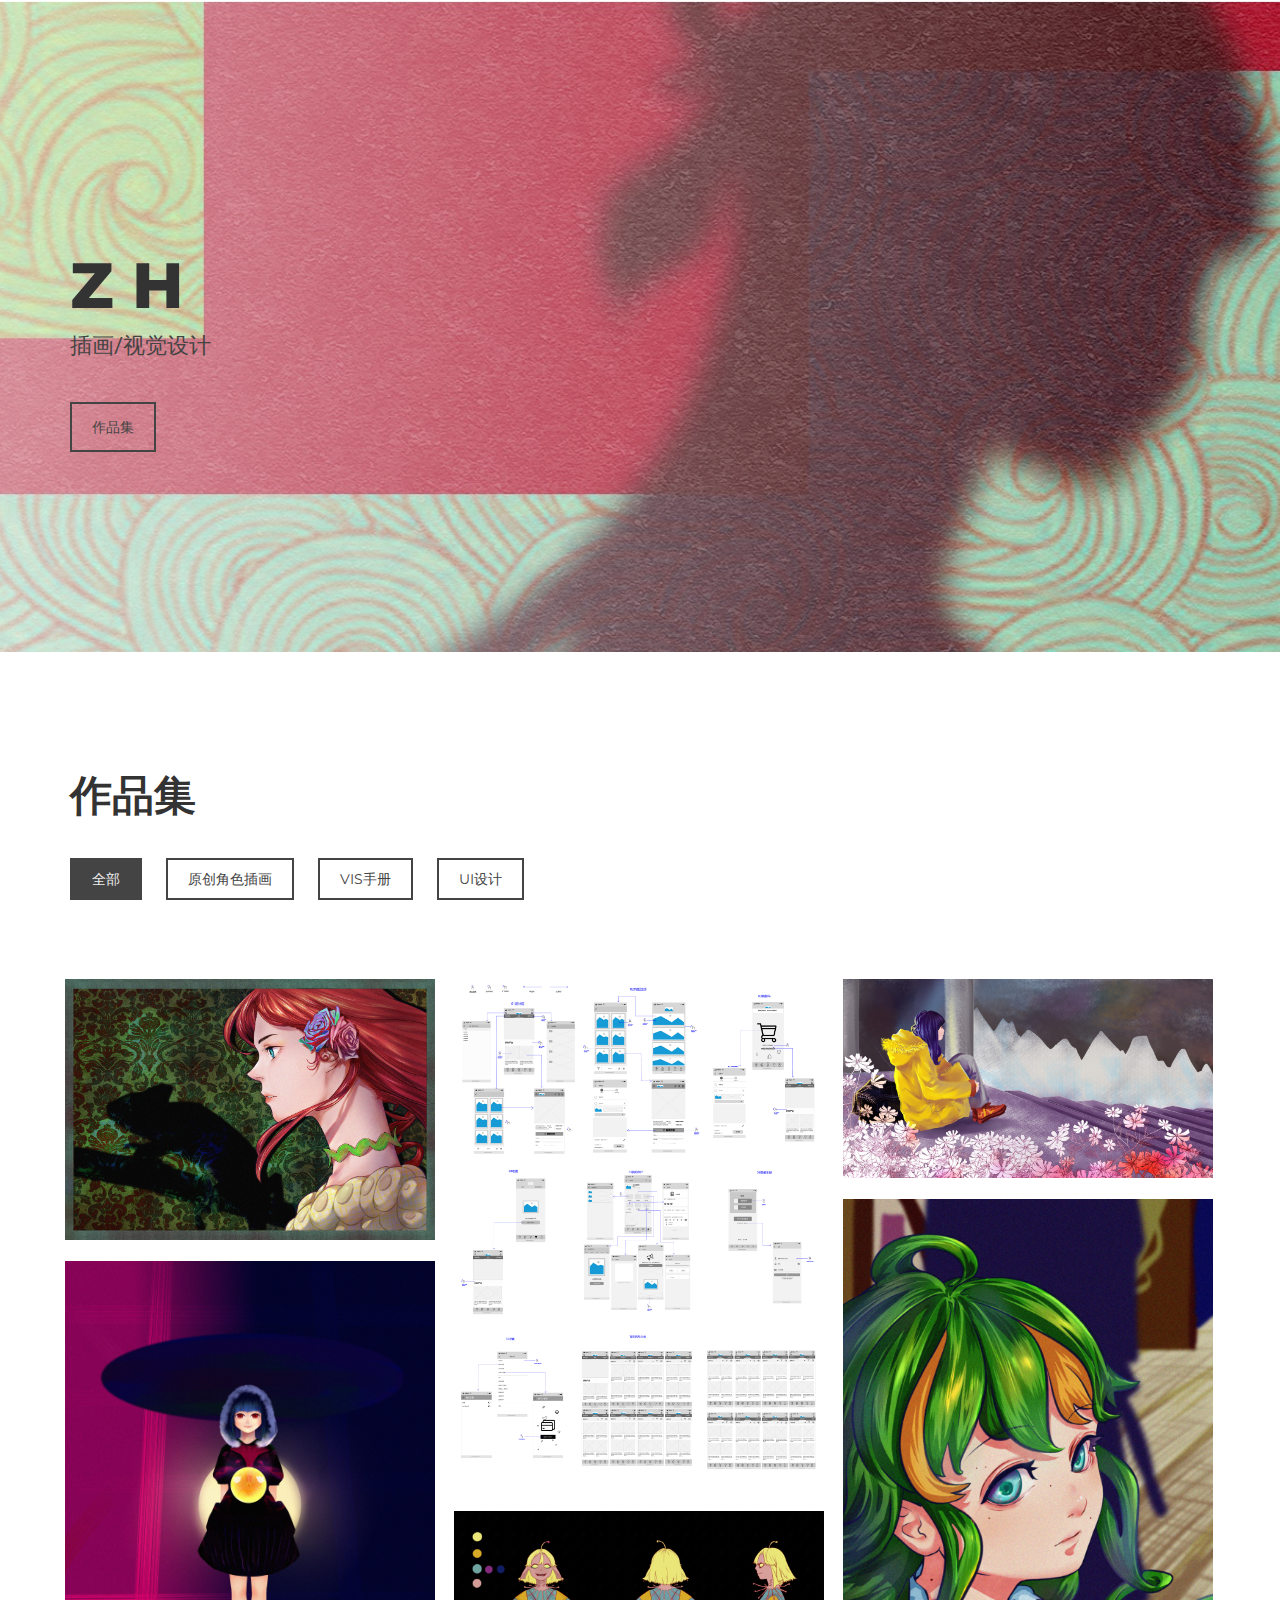
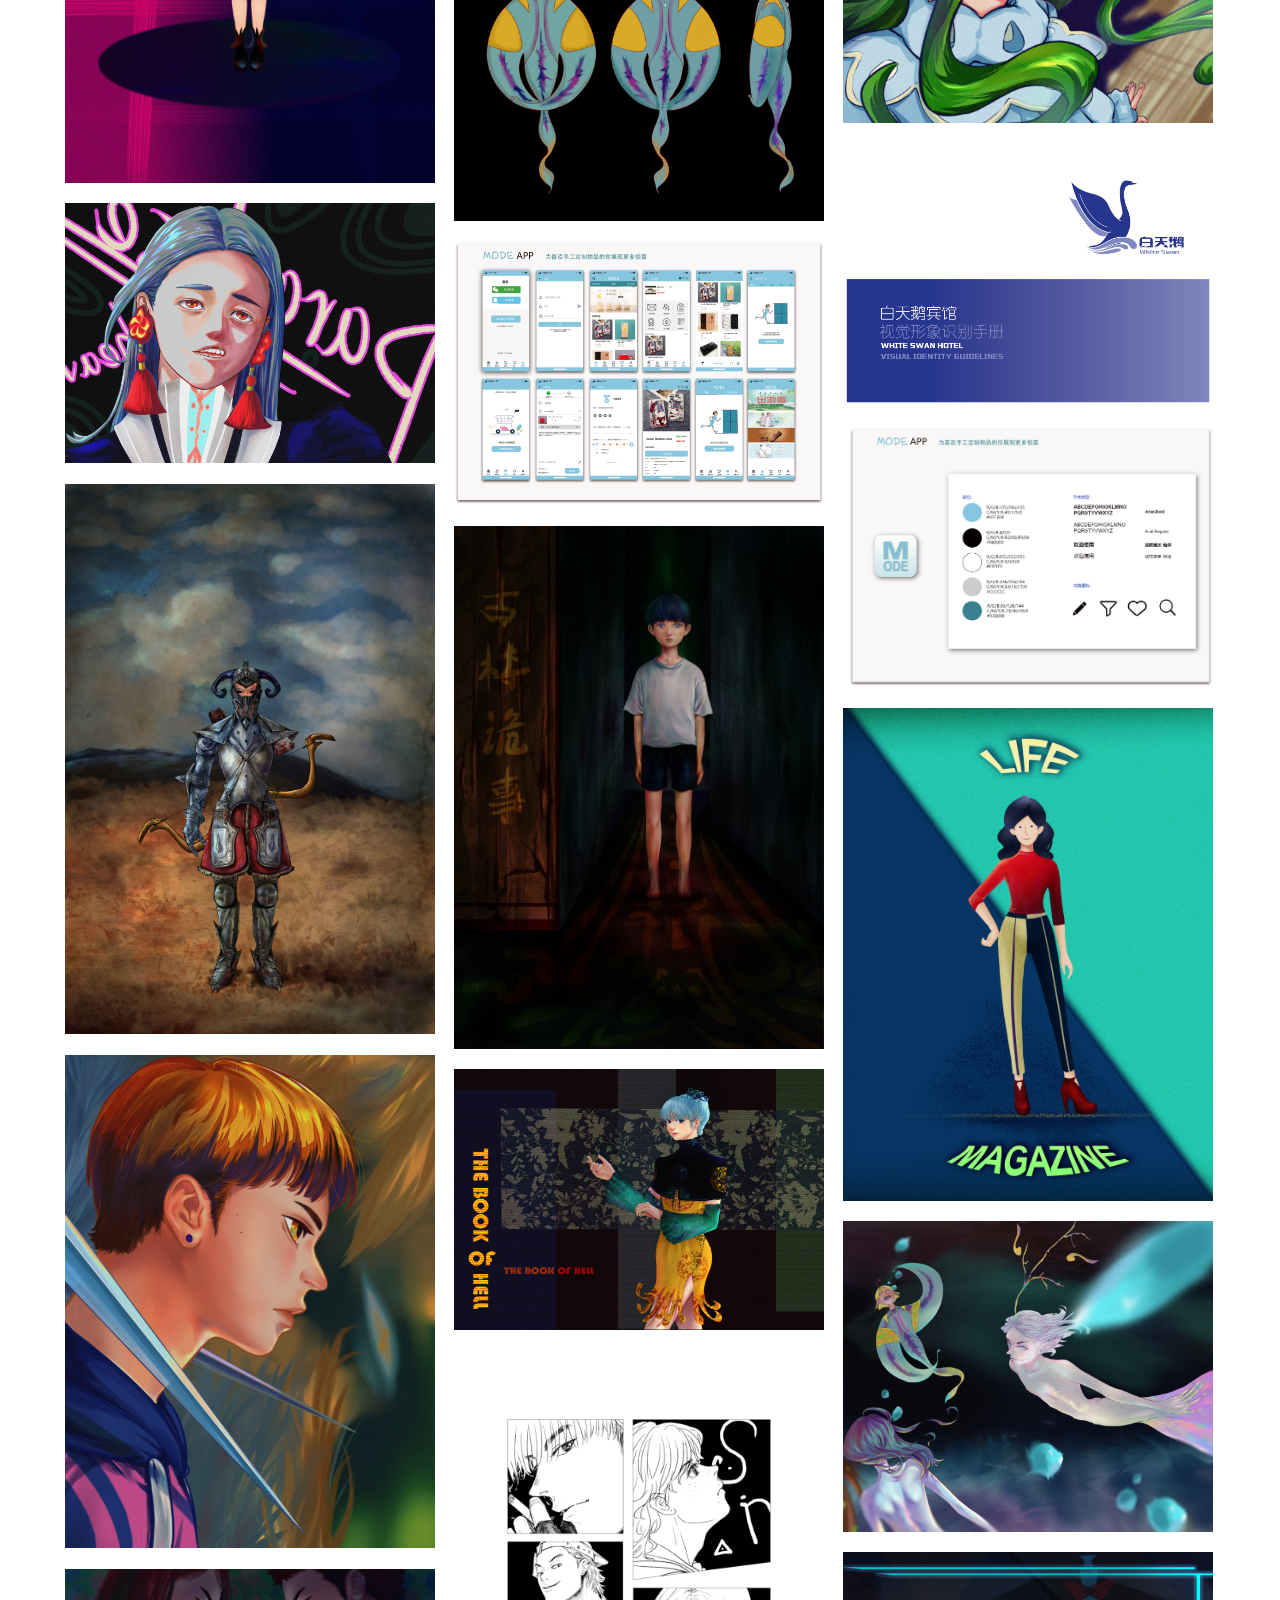
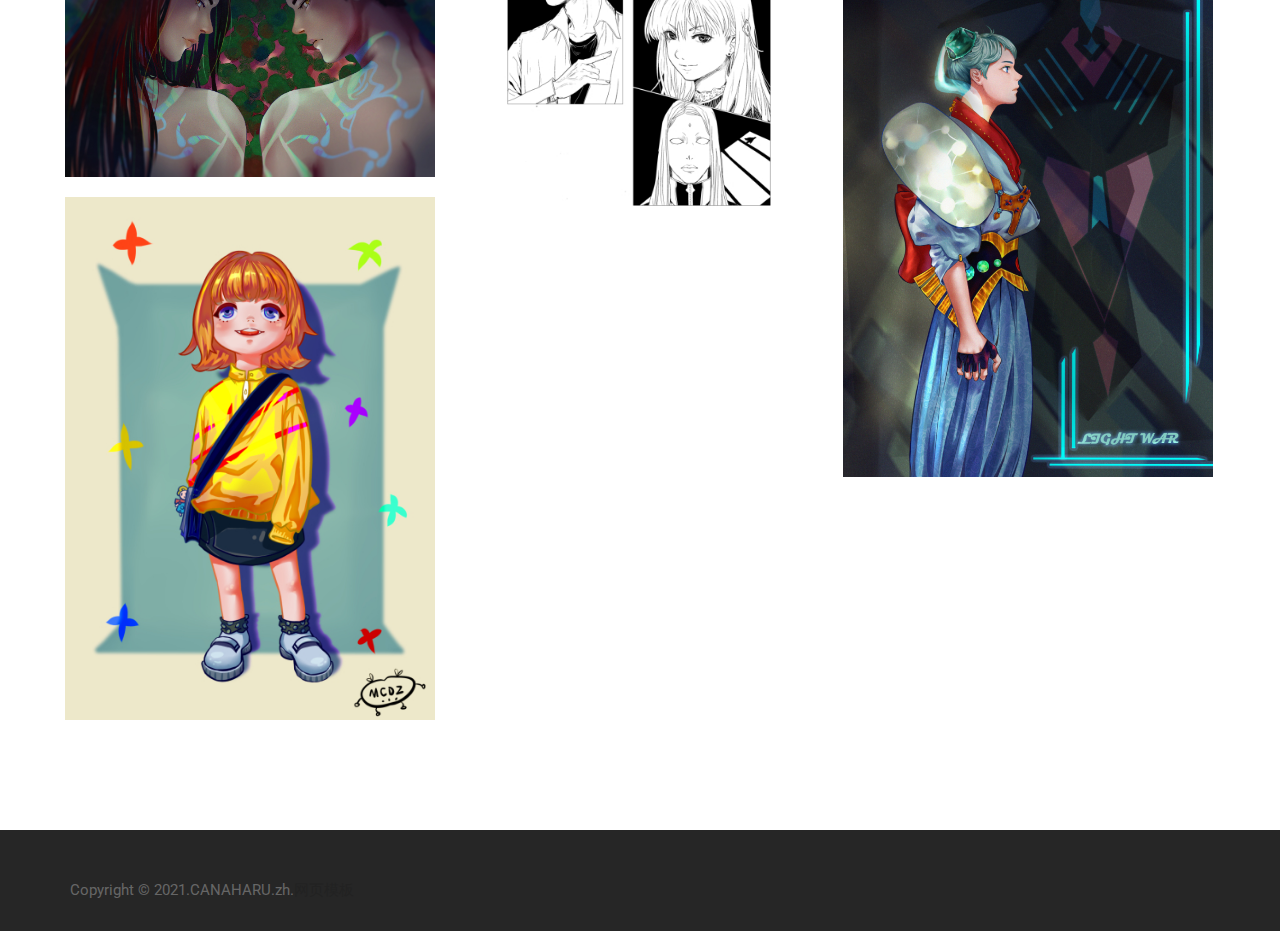
==== 01/index.html @ fc2285f2 "z" ====
<!DOCTYPE html>
<html lang="en">
<head>
<meta charset="utf-8">
<meta name="viewport" content="width=device-width, initial-scale=1">
<title>ZH个人作品</title>
<meta name="description" content="">
<meta name="author" content="">

<!-- Favicons
    ================================================== -->
<!-- Bootstrap -->
<link rel="stylesheet" type="text/css"  href="css/bootstrap.css">
<link rel="stylesheet" type="text/css" href="fonts/font-awesome/css/font-awesome.css">

<!-- Stylesheet
    ================================================== -->
<link rel="stylesheet" type="text/css"  href="css/style.css">
<link rel="stylesheet" type="text/css" href="css/nivo-lightbox/nivo-lightbox.css">
<link rel="stylesheet" type="text/css" href="css/nivo-lightbox/default.css">
<link href="https://fonts.googleapis.com/css?family=Montserrat:400,700" rel="stylesheet">
<link href="https://fonts.googleapis.com/css?family=Roboto:300,400,500,700,900" rel="stylesheet">

<!-- HTML5 shim and Respond.js for IE8 support of HTML5 elements and media queries -->
<!-- WARNING: Respond.js doesn't work if you view the page via file:// -->
<!--[if lt IE 9]>
      <script src="https://oss.maxcdn.com/html5shiv/3.7.2/html5shiv.min.js"></script>
      <script src="https://oss.maxcdn.com/respond/1.4.2/respond.min.js"></script>
    <![endif]-->
</head>
<body>
<!-- Header -->
<header id="header">
  <div class="intro">
    <div class="overlay">
      <div class="container">
        <div class="row">
          <div class="col-xs-12 col-md-8">
            <div class="intro-text">
              <h1>Z H</h1>
              <p>插画/视觉设计</p>
              <a href="#portfolio" class="btn btn-custom btn-lg page-scroll">作品集</a></div>
          </div>
        </div>
      </div>
    </div>
  </div>
</header>
<!-- Portfolio Section -->
<div id="portfolio">
  <div class="container">
    <div class="section-title">
      <h2>作品集</h2>
    </div>
    <div class="categories">
      <ul class="cat">
        <li>
          <ol class="type">
            <li><a href="#" data-filter="*" class="active">全部</a></li>
            <li><a href="#" data-filter=".lorem">原创角色插画</a></li>
            <li><a href="#" data-filter=".dolor">VIS手册</a></li>
            <li><a href="#" data-filter=".adipiscing">UI设计</a></li>
          </ol>
        </li>
      </ul>
    </div>
    <div class="row">
      <div class="portfolio-items">
        <div class="col-sm-6 col-md-4 lorem">
          <div class="portfolio-item">
            <div class="hover-bg"> <a href="img/portfolio/01-large.jpg" title="Project Title" data-lightbox-gallery="gallery1">
              <div class="hover-text">
                <div class="overlay-caption">
                  <div class="overlay-content">
                    <h4>Project Name</h4>
                  </div>
                </div>
              </div>
              <img src="img/portfolio/01-small.jpg" class="img-responsive" alt="Project Title"> </a> </div>
          </div>
        </div>
        <div class="col-sm-6 col-md-4 adipiscing">
          <div class="portfolio-item">
            <div class="hover-bg"> <a href="img/portfolio/线框图.webp" target="_blank" title="Project Title" data-lightbox-gallery="gallery1">
              <div class="hover-text">
                <div class="overlay-caption">
                  <div class="overlay-content">
                    <h4>线框图</h4>
                  </div>
                </div>
              </div>
              <img src="img/portfolio/02-small.jpg" class="img-responsive" alt="点击图片"> </a> </div>
          </div>
        </div>
        <div class="col-sm-6 col-md-4 lorem">
          <div class="portfolio-item">
            <div class="hover-bg"> <a href="img/portfolio/03-large.jpg" title="Project Title" data-lightbox-gallery="gallery1">
              <div class="hover-text">
                <div class="overlay-caption">
                  <div class="overlay-content">
                    <h4>Project Name</h4>
                  </div>
                </div>
              </div>
              <img src="img/portfolio/03-small.jpg" class="img-responsive" alt="Project Title"> </a> </div>
          </div>
        </div>
        <div class="col-sm-6 col-md-4 lorem">
          <div class="portfolio-item">
            <div class="hover-bg"> <a href="img/portfolio/19-large.jpg" title="Project Title" data-lightbox-gallery="gallery1">
              <div class="hover-text">
                <div class="overlay-caption">
                  <div class="overlay-content">
                    <h4>Project Name</h4>
                  </div>
                </div>
              </div>
              <img src="img/portfolio/19-small.jpg" class="img-responsive" alt="Project Title"> </a> </div>
          </div>
        </div>
        <div class="col-sm-6 col-md-4 lorem">
          <div class="portfolio-item">
            <div class="hover-bg"> <a href="img/portfolio/04-large.jpg" title="Project Title" data-lightbox-gallery="gallery1">
              <div class="hover-text">
                <div class="overlay-caption">
                  <div class="overlay-content">
                    <h4>Project Name</h4>
                  </div>
                </div>
              </div>
              <img src="img/portfolio/04-small.jpg" class="img-responsive" alt="Project Title"> </a> </div>
          </div>
        </div>
        <div class="col-sm-6 col-md-4 lorem">
          <div class="portfolio-item">
            <div class="hover-bg"> <a href="img/portfolio/05-large.jpg" title="Project Title" data-lightbox-gallery="gallery1">
              <div class="hover-text">
                <div class="overlay-caption">
                  <div class="overlay-content">
                    <h4>Project Name</h4>
                  </div>
                </div>
              </div>
              <img src="img/portfolio/05-small.jpg" class="img-responsive" alt="Project Title"> </a> </div>
          </div>
        </div>
        <div class="col-sm-6 col-md-4 dolor">
          <div class="portfolio-item">
            <div class="hover-bg"> <a href="img/portfolio/VIS手册.html" target="_blank" title="点击图片" data-lightbox-gallery="gallery1">
              <div class="hover-text">
                <div class="overlay-caption">
                  <div class="overlay-content">
                    <h4>点击进入完整手册</h4>
                  </div>
                </div>
              </div>
              <img src="img/portfolio/06-small.jpg" class="img-responsive" alt=""> </a> </div>
          </div>
        </div>
        <div class="col-sm-6 col-md-4 lorem">
          <div class="portfolio-item">
            <div class="hover-bg"> <a href="img/portfolio/08-large.jpg" title="Project Title" data-lightbox-gallery="gallery1">
              <div class="hover-text">
                <div class="overlay-caption">
                  <div class="overlay-content">
                    <h4>Project Name</h4>
                  </div>
                </div>
              </div>
              <img src="img/portfolio/08-small.jpg" class="img-responsive" alt="Project Title"> </a> </div>
          </div>
        </div>
        <div class="col-sm-6 col-md-4 adipiscing">
          <div class="portfolio-item">
            <div class="hover-bg"> <a href="img/portfolio/10-large.jpg" title="界面视觉稿" data-lightbox-gallery="gallery1">
              <div class="hover-text">
                <div class="overlay-caption">
                  <div class="overlay-content">
                    <h4>界面视觉稿</h4>
                  </div>
                </div>
              </div>
              <img src="img/portfolio/10-small.jpg" class="img-responsive" alt="Project Title"> </a> </div>
          </div>
        </div>
        <div class="col-sm-6 col-md-4 adipiscing">
          <div class="portfolio-item">
            <div class="hover-bg"> <a href="img/portfolio/11-large.jpg" title="图标，配色，字体" data-lightbox-gallery="gallery1">
              <div class="hover-text">
                <div class="overlay-caption">
                  <div class="overlay-content">
                    <h4>图标，配色，字体</h4>
                  </div>
                </div>
              </div>
              <img src="img/portfolio/11-small.jpg" class="img-responsive" alt="Project Title"> </a> </div>
          </div>
          </div>
        <div class="col-sm-6 col-md-4 lorem">
          <div class="portfolio-item">
            <div class="hover-bg"> <a href="img/portfolio/22-large.jpg" title="插图" data-lightbox-gallery="gallery1">
              <div class="hover-text">
                <div class="overlay-caption">
                  <div class="overlay-content">
                    <h4>插图</h4>
                  </div>
                </div>
              </div>
              <img src="img/portfolio/22-small.jpg" class="img-responsive" alt="Project Title"> </a> </div>
          </div>
          </div>
        <div class="col-sm-6 col-md-4 lorem">
          <div class="portfolio-item">
            <div class="hover-bg"> <a href="img/portfolio/23-large.jpg" title="插图" data-lightbox-gallery="gallery1">
              <div class="hover-text">
                <div class="overlay-caption">
                  <div class="overlay-content">
                    <h4>插图</h4>
                  </div>
                </div>
              </div>
              <img src="img/portfolio/23-small.jpg" class="img-responsive" alt="Project Title"> </a> </div>
          </div>
          </div>
        <div class="col-sm-6 col-md-4 lorem">
          <div class="portfolio-item">
            <div class="hover-bg"> <a href="img/portfolio/24-large.jpg" title="插图" data-lightbox-gallery="gallery1">
              <div class="hover-text">
                <div class="overlay-caption">
                  <div class="overlay-content">
                    <h4>插图</h4>
                  </div>
                </div>
              </div>
              <img src="img/portfolio/24-small.jpg" class="img-responsive" alt="Project Title"> </a> </div>
          </div>
        </div>
        <div class="col-sm-6 col-md-4 lorem">
          <div class="portfolio-item">
            <div class="hover-bg"> <a href="img/portfolio/12-large.jpg" title="插图" data-lightbox-gallery="gallery1">
              <div class="hover-text">
                <div class="overlay-caption">
                  <div class="overlay-content">
                    <h4>插图</h4>
                  </div>
                </div>
              </div>
              <img src="img/portfolio/12-small.jpg" class="img-responsive" alt="Project Title"> </a> </div>
          </div>
        </div>
        <div class="col-sm-6 col-md-4 lorem">
          <div class="portfolio-item">
            <div class="hover-bg"> <a href="img/portfolio/13-large.jpg" title="Project Title" data-lightbox-gallery="gallery1">
              <div class="hover-text">
                <div class="overlay-caption">
                  <div class="overlay-content">
                    <h4>Project Name</h4>
                  </div>
                </div>
              </div>
              <img src="img/portfolio/13-small.jpg" class="img-responsive" alt="Project Title"> </a> </div>
          </div>
        </div>
        <div class="col-sm-6 col-md-4 lorem">
          <div class="portfolio-item">
            <div class="hover-bg"> <a href="img/portfolio/16-large.jpg" title="Project Title" data-lightbox-gallery="gallery1">
              <div class="hover-text">
                <div class="overlay-caption">
                  <div class="overlay-content">
                    <h4>Project Name</h4>
                  </div>
                </div>
              </div>
              <img src="img/portfolio/16-small.jpg" class="img-responsive" alt="Project Title"> </a> </div>
          </div>
        </div>
        <div class="col-sm-6 col-md-4 lorem">
          <div class="portfolio-item">
            <div class="hover-bg"> <a href="img/portfolio/20-large.jpg" title="Project Title" data-lightbox-gallery="gallery1">
              <div class="hover-text">
                <div class="overlay-caption">
                  <div class="overlay-content">
                    <h4>Project Name</h4>
                  </div>
                </div>
              </div>
              <img src="img/portfolio/20-small.jpg" class="img-responsive" alt="Project Title"> </a> </div>
          </div>
          </div>
        <div class="col-sm-6 col-md-4 lorem">
          <div class="portfolio-item">
            <div class="hover-bg"> <a href="img/portfolio/21-large.jpg" title="Project Title" data-lightbox-gallery="gallery1">
              <div class="hover-text">
                <div class="overlay-caption">
                  <div class="overlay-content">
                    <h4>Project Name</h4>
                  </div>
                </div>
              </div>
              <img src="img/portfolio/21-small.jpg" class="img-responsive" alt="Project Title"> </a> </div>
          </div>
        </div>
        <div class="col-sm-6 col-md-4 lorem">
          <div class="portfolio-item">
            <div class="hover-bg"> <a href="img/portfolio/17-large.jpg" title="Project Title" data-lightbox-gallery="gallery1">
              <div class="hover-text">
                <div class="overlay-caption">
                  <div class="overlay-content">
                    <h4>Project Name</h4>
                  </div>
                </div>
              </div>
              <img src="img/portfolio/17-small.jpg" class="img-responsive" alt="Project Title"> </a> </div>
          </div>
        </div>
        <div class="col-sm-6 col-md-4 lorem">
          <div class="portfolio-item">
            <div class="hover-bg"> <a href="img/portfolio/18-large.jpg" title="Project Title" data-lightbox-gallery="gallery1">
              <div class="hover-text">
                <div class="overlay-caption">
                  <div class="overlay-content">
                    <h4>Project Name</h4>
                  </div>
                </div>
              </div>
              <img src="img/portfolio/18-small.jpg" class="img-responsive" alt="Project Title"> </a> </div>
          </div>
        </div>
      </div>
    </div>
  </div>
</div>
<!-- Contact Section -->
<div id="footer">
  <div class="container">
    <p>Copyright &copy; 2021.CANAHARU.zh.<a target="_blank" href="http://sc.chinaz.com/moban/">&#x7F51;&#x9875;&#x6A21;&#x677F;</a></p>
  </div>
</div>
<script type="text/javascript" src="js/jquery.1.11.1.js"></script> 
<script type="text/javascript" src="js/bootstrap.js"></script> 
<script type="text/javascript" src="js/SmoothScroll.js"></script> 
<script type="text/javascript" src="js/nivo-lightbox.js"></script> 
<script type="text/javascript" src="js/jquery.isotope.js"></script> 
<script type="text/javascript" src="js/jqBootstrapValidation.js"></script> 
<script type="text/javascript" src="js/contact_me.js"></script> 
<script type="text/javascript" src="js/main.js"></script>
</body>
</html>
---- 01/css/style.css ----
body, html {
	font-family: 'Montserrat', sans-serif;
	text-rendering: optimizeLegibility !important;
	-webkit-font-smoothing: antialiased !important;
	color: #555;
	font-weight: 400;
	width: 100% !important;
	height: 100% !important;
}
h1 {
	color: #333;
	font-size: 64px;
	font-weight: 800;
	margin-top: 0;
	text-transform: uppercase;
	margin-bottom: 10px;
}
h2 {
	margin: 0 0 20px 0;
	font-weight: 700;
	font-size: 42px;
	color: #333;
	text-transform: uppercase;
}
h3 {
	font-size: 18px;
	text-transform: uppercase;
	margin-bottom: 20px;
}
h4 {
	font-size: 14px;
	letter-spacing: 1px;
	margin-bottom: 20px;
	text-transform: uppercase;
}
h5 {
	text-transform: uppercase;
	font-weight: 700;
	line-height: 20px;
}
p {
	font-family: 'Roboto', sans-serif;
	font-size: 15px;
	font-weight: 400;
	color: #888;
}
.tlinks{text-indent:-9999px;height:0;line-height:0;font-size:0;overflow:hidden;}
p.intro {
	margin: 12px 0 0;
	line-height: 24px;
}
a {
	color: #222;
}
a:hover, a:focus {
	text-decoration: none;
	color: #000;
}
ul, ol {
	list-style: none;
}
ul, ol {
	padding: 0;
	webkit-padding: 0;
	moz-padding: 0;
}
hr {
	height: 6px;
	width: 70px;
	position: relative;
	background: #444;
	margin-bottom: 20px;
	margin-left: 0;
	border: 0;
}
.btn:active, .btn.active {
	background-image: none;
	outline: 0;
	-webkit-box-shadow: none;
	box-shadow: none;
}
a:focus, .btn:focus, .btn:active:focus, .btn.active:focus, .btn.focus, .btn:active.focus, .btn.active.focus {
	outline: none;
	outline-offset: none;
}
.section-title {
	margin-bottom: 50px;
}
.btn-custom {
	font-family: 'Montserrat', sans-serif;
	text-transform: uppercase;
	color: #444;
	background-color: transparent;
	border: 2px solid #444;
	padding: 14px 20px;
	margin: 0;
	font-size: 14px;
	border-radius: 0;
	margin-top: 20px;
	margin-right: 30px;
	transition: all 0.5s;
}
.btn-custom:hover, .btn-custom:focus, .btn-custom.focus, .btn-custom:active, .btn-custom.active {
	color: #eee;
	background-color: #444;
}
/* Header Section */
.intro {
	display: table;
	width: 100%;
	padding: 0;
	margin-bottom: 80px;
	background: url(../img/intro-bg.jpg) no-repeat right top;
	background-color: #e5e5e5;
	-webkit-background-size: cover;
	-moz-background-size: cover;
	background-size: cover;
	-o-background-size: cover;
}
.intro .overlay {
	/* Permalink - use to edit and share this gradient: http://colorzilla.com/gradient-editor/#ffffff+0,d5dade+100&0.5+0,0+100 */
	background: -moz-linear-gradient(left, rgba(255,255,255,0.5) 0%, rgba(213,218,222,0) 100%); /* FF3.6-15 */
	background: -webkit-linear-gradient(left, rgba(255,255,255,0.5) 0%, rgba(213,218,222,0) 100%); /* Chrome10-25,Safari5.1-6 */
	background: linear-gradient(to right, rgba(255,255,255,0.5) 0%, rgba(213,218,222,0) 100%); /* W3C, IE10+, FF16+, Chrome26+, Opera12+, Safari7+ */
filter: progid:DXImageTransform.Microsoft.gradient( startColorstr='#80ffffff', endColorstr='#00d5dade', GradientType=1 ); /* IE6-9 */
}
.intro .fa {
	font-size: 94px;
	margin-bottom: 40px;
	color: #fff;
}
.intro p {
	color: #444;
	margin: 10px 0 20px 0;
	font-size: 22px;
}
header .intro-text {
	padding-top: 250px;
	padding-bottom: 200px;
}
/* Portfolio Section */
#portfolio {
	padding: 40px 0 100px 0;
}
.categories {
	margin-bottom: 80px;
}
ul.cat li {
	display: inline-block;
}
ol.type li {
	display: inline-block;
	margin-right: 20px;
}
ol.type li a {
	font-family: 'Montserrat', sans-serif;
	color: #444;
	font-size: 14px;
	padding: 10px 20px;
	border: 2px solid #444;
	border-radius: 0;
	text-transform: uppercase;
}
ol.type li a.active {
	background: #444;
	color: #eee;
}
ol.type li a:hover {
	background: #444;
	color: #eee;
}
.isotope-item {
	z-index: 2
}
.isotope-hidden.isotope-item {
	z-index: 1
}
.isotope, .isotope .isotope-item {
	/* change duration value to whatever you like */
	-webkit-transition-duration: 0.8s;
	-moz-transition-duration: 0.8s;
	transition-duration: 0.8s;
}
.isotope-item {
	margin-right: -1px;
	-webkit-backface-visibility: hidden;
	backface-visibility: hidden;
	padding: 0 10px;
}
.isotope {
	-webkit-backface-visibility: hidden;
	backface-visibility: hidden;
	-webkit-transition-property: height, width;
	-moz-transition-property: height, width;
	transition-property: height, width;
}
.isotope .isotope-item {
	-webkit-backface-visibility: hidden;
	backface-visibility: hidden;
	-webkit-transition-property: -webkit-transform, opacity;
	-moz-transition-property: -moz-transform, opacity;
	transition-property: transform, opacity;
}
.portfolio-item {
	margin: 10px 0;
	-webkit-transition: all 0.5s ease-out;
	-moz-transition: all 0.5s ease-out;
	-ms-transition: all 0.5s ease-out;
	-o-transition: all 0.5s ease-out;
	transition: all 0.5s ease-out;
}
.portfolio-item .hover-bg {
	overflow: hidden;
	position: relative;
}
.hover-bg .hover-text {
	position: absolute;
	text-align: center;
	margin: 0 auto;
	color: #333;
	background: rgba(255, 255, 255, 0.75);
	height: 100%;
	width: 100%;
	opacity: 0;
	transition: all 0.5s;
}
.hover-bg .hover-text .overlay-caption {
	display: table;
	height: 100%;
	width: 100%;
}
.hover-bg .hover-text .overlay-caption .overlay-content {
	display: table-cell;
	vertical-align: middle;
}
.hover-bg:hover .hover-text {
	opacity: 1;
}
/* Contact Section */
#contact {
	padding: 60px 0 60px 0;
	background: #262626;
}
#contact h2 {
	font-weight: 400;
	color: #777;
	margin: 60px 0;
}
#contact img {
	width: 140px;
	margin: 5px 30px 10px 0;
}
#contact p {
	color: #666;
	margin-bottom: 20px;
	line-height: 24px;
}
#contact .social {
	margin-top: 40px;
}
#contact .social ul li {
	display: inline-block;
	margin-right: 20px;
}
#contact .social i.fa {
	font-size: 26px;
	padding: 4px;
	color: #777;
	transition: all 0.3s;
}
#contact .social i.fa:hover {
	color: #eee;
}
#contact form {
	padding: 0;
}
#contact .text-danger {
	color: #cc0033;
	text-align: left;
}
label {
	font-size: 12px;
	font-weight: 400;
	float: left;
}
#contact .form-control {
	display: block;
	width: 100%;
	padding: 6px 12px;
	font-size: 15px;
	font-weight: 400;
	line-height: 1.42857143;
	color: #aaa;
	background-color: #444;
	background-image: none;
	border: 0;
	border-radius: 0;
	-webkit-box-shadow: none;
	box-shadow: none;
	-webkit-transition: none;
	-o-transition: none;
	transition: none;
}
#contact .form-control:focus {
	border-color: #999;
	outline: 0;
	-webkit-box-shadow: transparent;
	box-shadow: transparent;
}
.form-control::-webkit-input-placeholder {
color: #777;
}
.form-control:-moz-placeholder {
color: #777;
}
.form-control::-moz-placeholder {
color: #777;
}
.form-control:-ms-input-placeholder {
color: #777;
}
#contact .btn-default {
	font-weight: 400;
	color: #666;
	background-color: transparent;
	border: 2px solid #666;
	padding: 10px 20px;
	margin: 0;
	font-size: 15px;
	border-radius: 0;
	margin-top: 20px;
	text-transform: uppercase;
	transition: all 0.3s;
}
#contact .btn-default:hover, .btn-default:focus, .btn-default.focus, .btn-default:active, .btn-default.active {
	background-color: #666;
	color: #999;
}
/* Footer Section*/
#footer {
	background: #262626;
	padding: 50px 0 20px 0;
}
#footer p {
	font-size: 15px;
	color: #666;
}
---- 01/css/nivo-lightbox/default.css ----
/*
 * Nivo Lightbox Default Theme v1.0
 * http://dev7studios.com/nivo-lightbox
 *
 * Copyright 2013, Dev7studios
 * Free to use and abuse under the MIT license.
 * http://www.opensource.org/licenses/mit-license.php
 */
 
 .nivo-lightbox-theme-default * {
    -webkit-box-sizing: initial !important;
    -moz-box-sizing: initial !important;
    box-sizing: initial !important;
 }
.nivo-lightbox-theme-default.nivo-lightbox-overlay { 
	background: #666;
	background: rgba(0,0,0,0.6); 
}
.nivo-lightbox-theme-default .nivo-lightbox-content.nivo-lightbox-loading { background: url(loading.gif) no-repeat 50% 50%; }

.nivo-lightbox-theme-default .nivo-lightbox-nav {
	top: 10%;
	width: 8%;
	height: 80%;
	text-indent: -9999px;
	background-repeat: no-repeat;
	background-position: 50% 50%;
	opacity: 0.5;
}
.nivo-lightbox-theme-default .nivo-lightbox-nav:hover { 
	opacity: 1; 
	background-color: transparent;
}
.nivo-lightbox-theme-default .nivo-lightbox-prev { 
	background-image: url(prev.png); 
	border-radius: 0 3px 3px 0;
}
.nivo-lightbox-theme-default .nivo-lightbox-next { 
	background-image: url(next.png); 
	border-radius: 3px 0 0 3px;
}

.nivo-lightbox-theme-default .nivo-lightbox-close {
	display: block;
	background: url(close.png) no-repeat 5px 5px;
	width: 16px;
	height: 16px;
	text-indent: -9999px;
	padding: 5px;
	opacity: 0.5;
}
.nivo-lightbox-theme-default .nivo-lightbox-close:hover { opacity: 1; }

.nivo-lightbox-theme-default .nivo-lightbox-title-wrap { bottom: -7%; }
.nivo-lightbox-theme-default .nivo-lightbox-title {
	font: 14px/20px 'Helvetica Neue', Helvetica, Arial, sans-serif;
	font-style: normal;
	font-weight: normal;
	background: #000;
	color: #fff;
	padding: 7px 15px;
	border-radius: 30px;
}

.nivo-lightbox-theme-default .nivo-lightbox-image img {
	background: #fff;
	-webkit-box-shadow: 0px 1px 1px rgba(0,0,0,0.4);
	   -moz-box-shadow: 0px 1px 1px rgba(0,0,0,0.4);
	        box-shadow: 0px 1px 1px rgba(0,0,0,0.4);
}
.nivo-lightbox-theme-default .nivo-lightbox-ajax,
.nivo-lightbox-theme-default .nivo-lightbox-inline {
	background: #fff;
	padding: 40px;
	-webkit-box-shadow: 0px 1px 1px rgba(0,0,0,0.4);
	   -moz-box-shadow: 0px 1px 1px rgba(0,0,0,0.4);
	        box-shadow: 0px 1px 1px rgba(0,0,0,0.4);
}

@media (-webkit-min-device-pixel-ratio: 1.3),
       (-o-min-device-pixel-ratio: 2.6/2),
       (min--moz-device-pixel-ratio: 1.3),
       (min-device-pixel-ratio: 1.3),
       (min-resolution: 1.3dppx) {

	.nivo-lightbox-theme-default .nivo-lightbox-content.nivo-lightbox-loading { 
		background-image: url(loading@2x.gif); 
		background-size: 32px 32px;
	}
	.nivo-lightbox-theme-default .nivo-lightbox-prev { 
		background-image: url(prev@2x.png); 
		background-size: 48px 48px;
	}
	.nivo-lightbox-theme-default .nivo-lightbox-next { 
		background-image: url(next@2x.png); 
		background-size: 48px 48px;
	}
	.nivo-lightbox-theme-default .nivo-lightbox-close { 
		background-image: url(close@2x.png); 
		background-size: 16px 16px;
	}
	
}
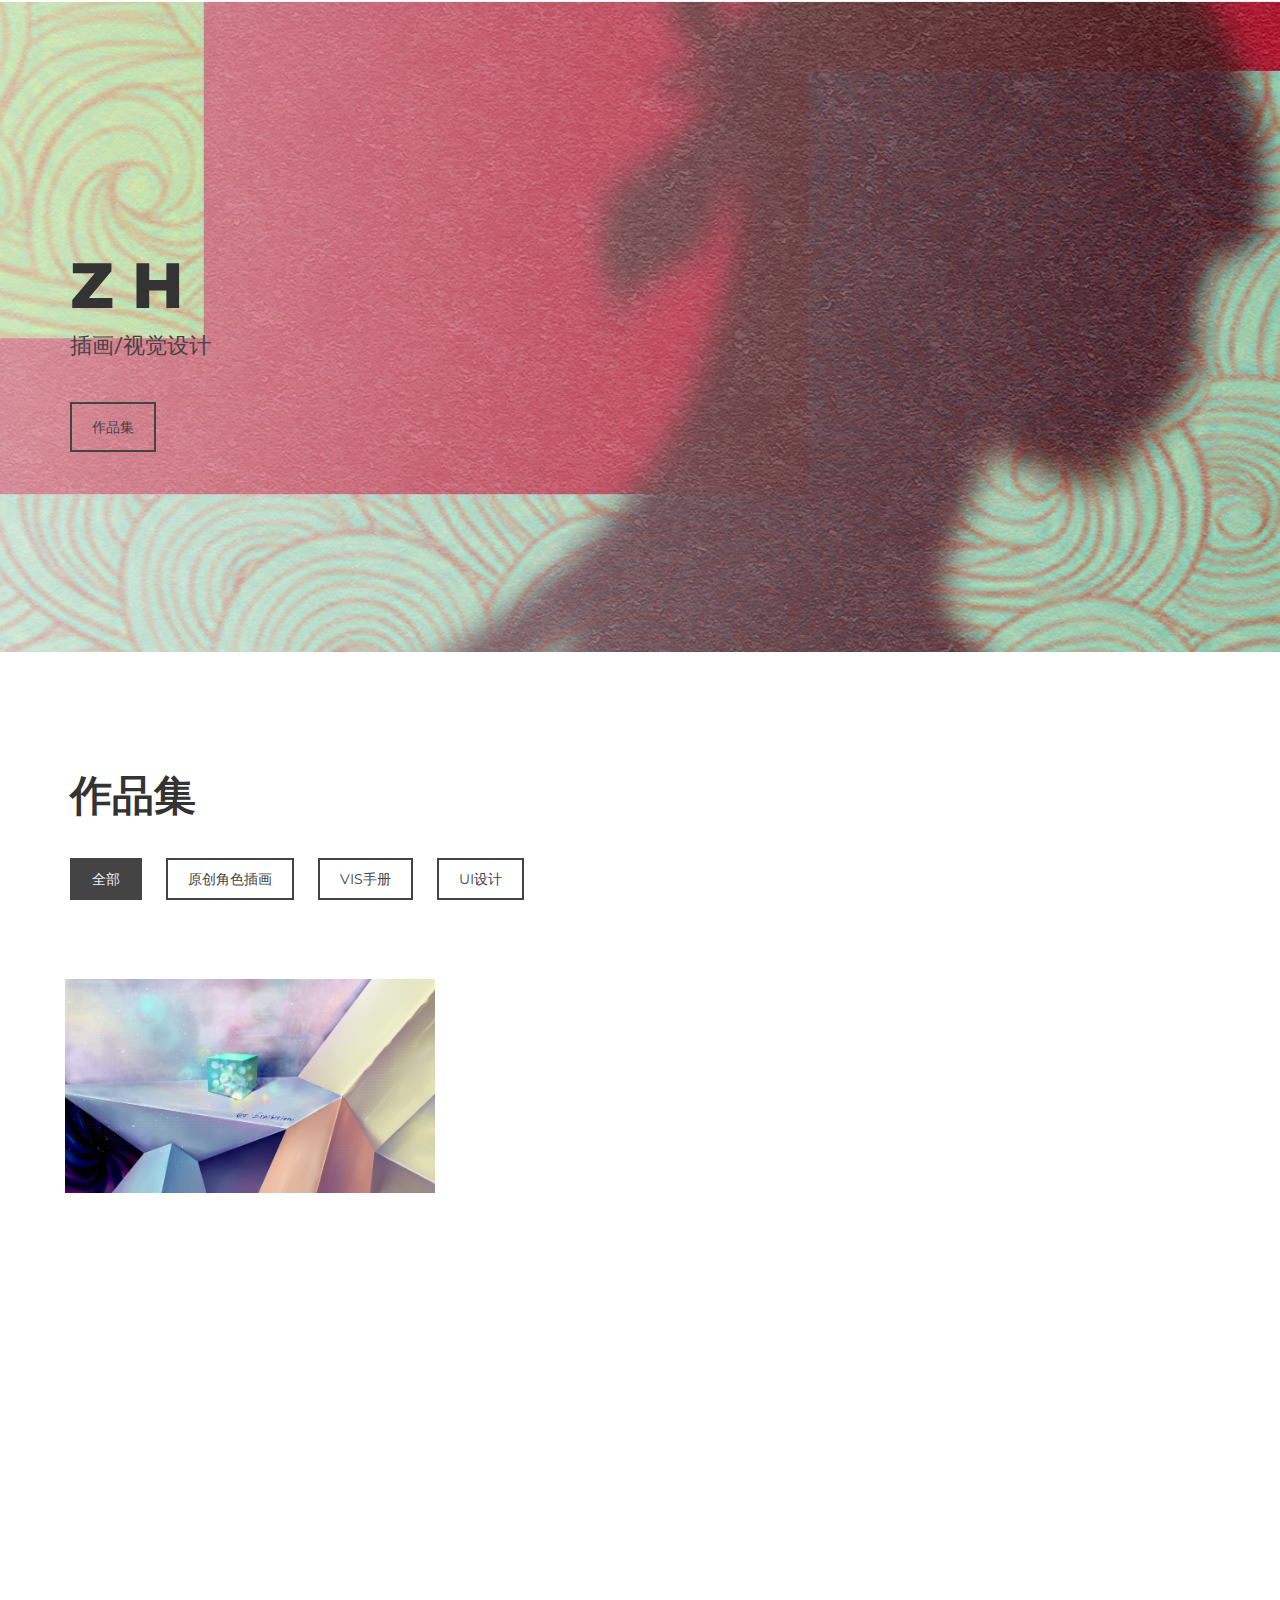
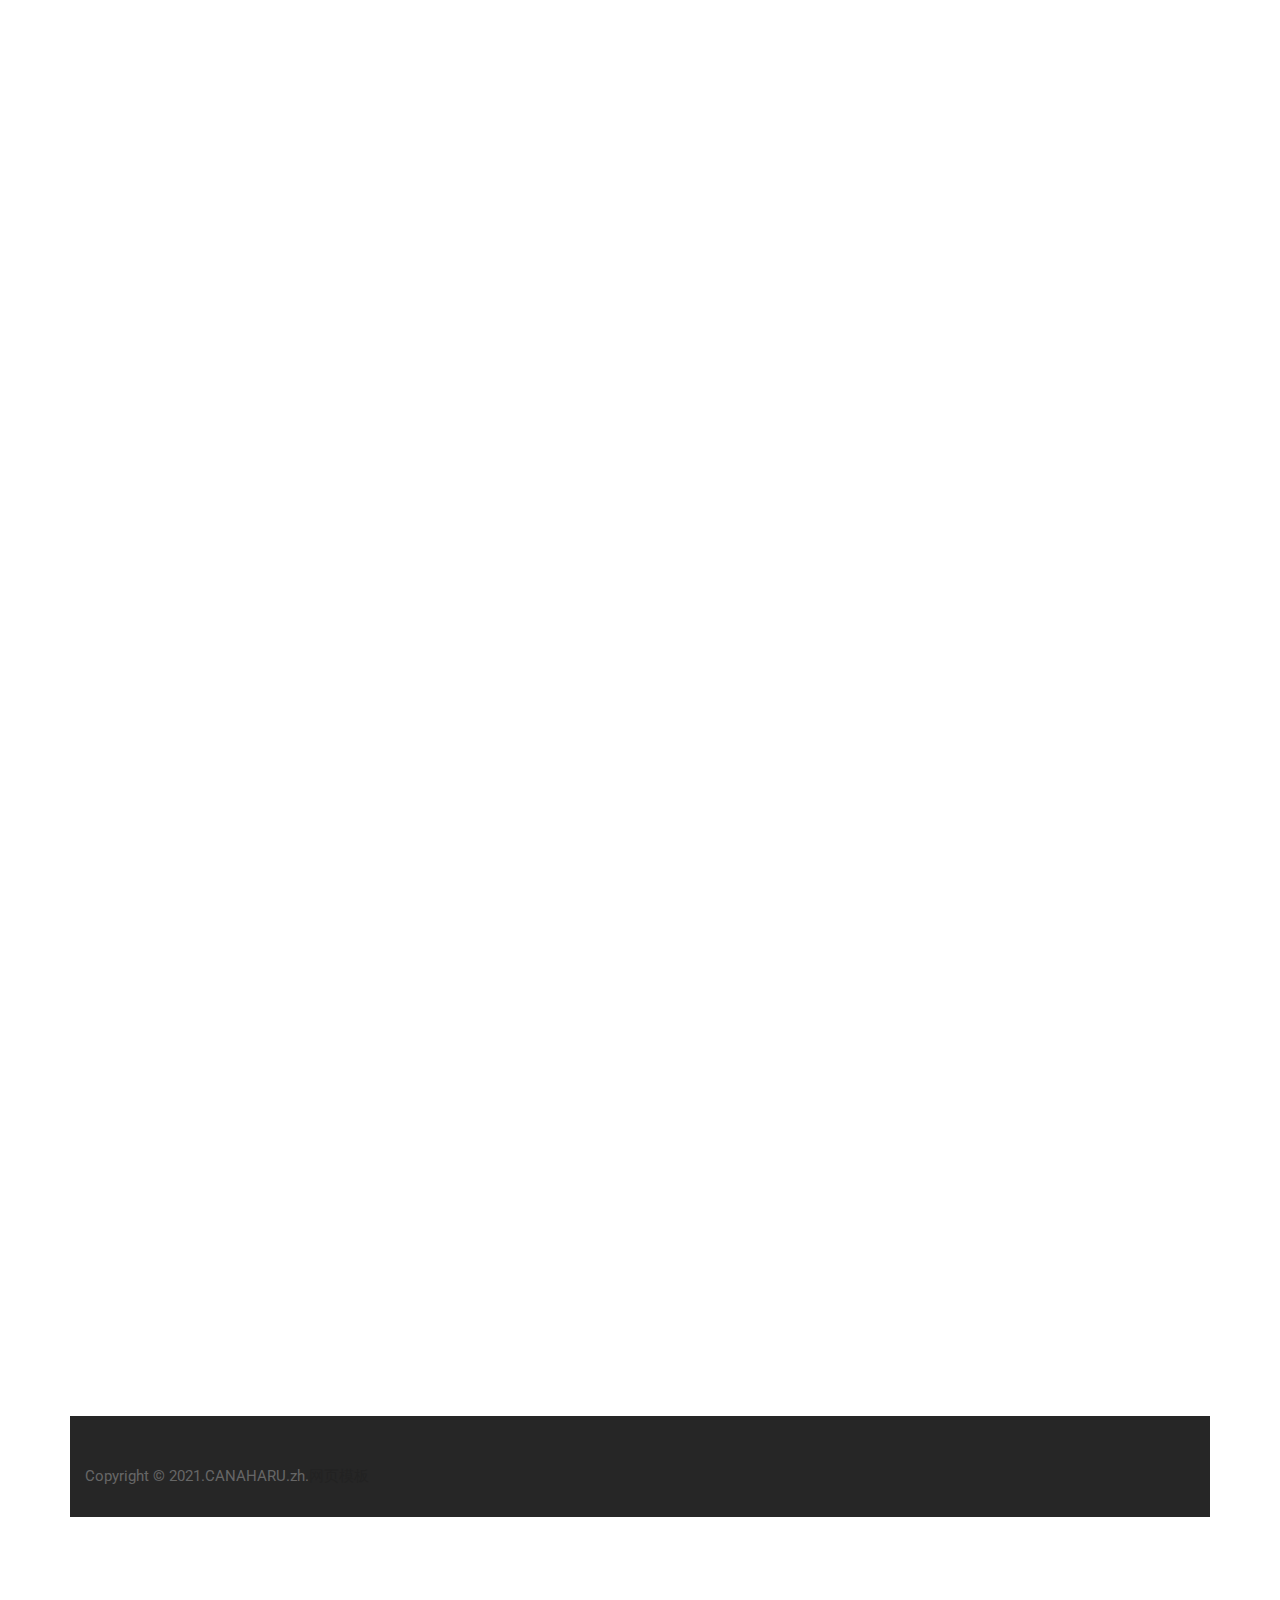
==== commit 8dc8f948: "z" ====
--- a/01/index.html
+++ b/01/index.html
@@ -63,6 +63,21 @@
           </ol>
         </li>
       </ul>
+      </div>
+    <div class="row">
+      <div class="portfolio-items">
+        <div class="col-sm-6 col-md-4 lorem">
+          <div class="portfolio-item">
+            <div class="hover-bg"> <a href="img/portfolio/001-large.jpg" title="插画" data-lightbox-gallery="gallery1">
+              <div class="hover-text">
+                <div class="overlay-caption">
+                  <div class="overlay-content">
+                    <h4>插画</h4>
+                  </div>
+                </div>
+              </div>
+              <img src="img/portfolio/001-small.jpg" class="img-responsive" alt="Project Title"> </a> </div>
+          </div>
     </div>
     <div class="row">
       <div class="portfolio-items">
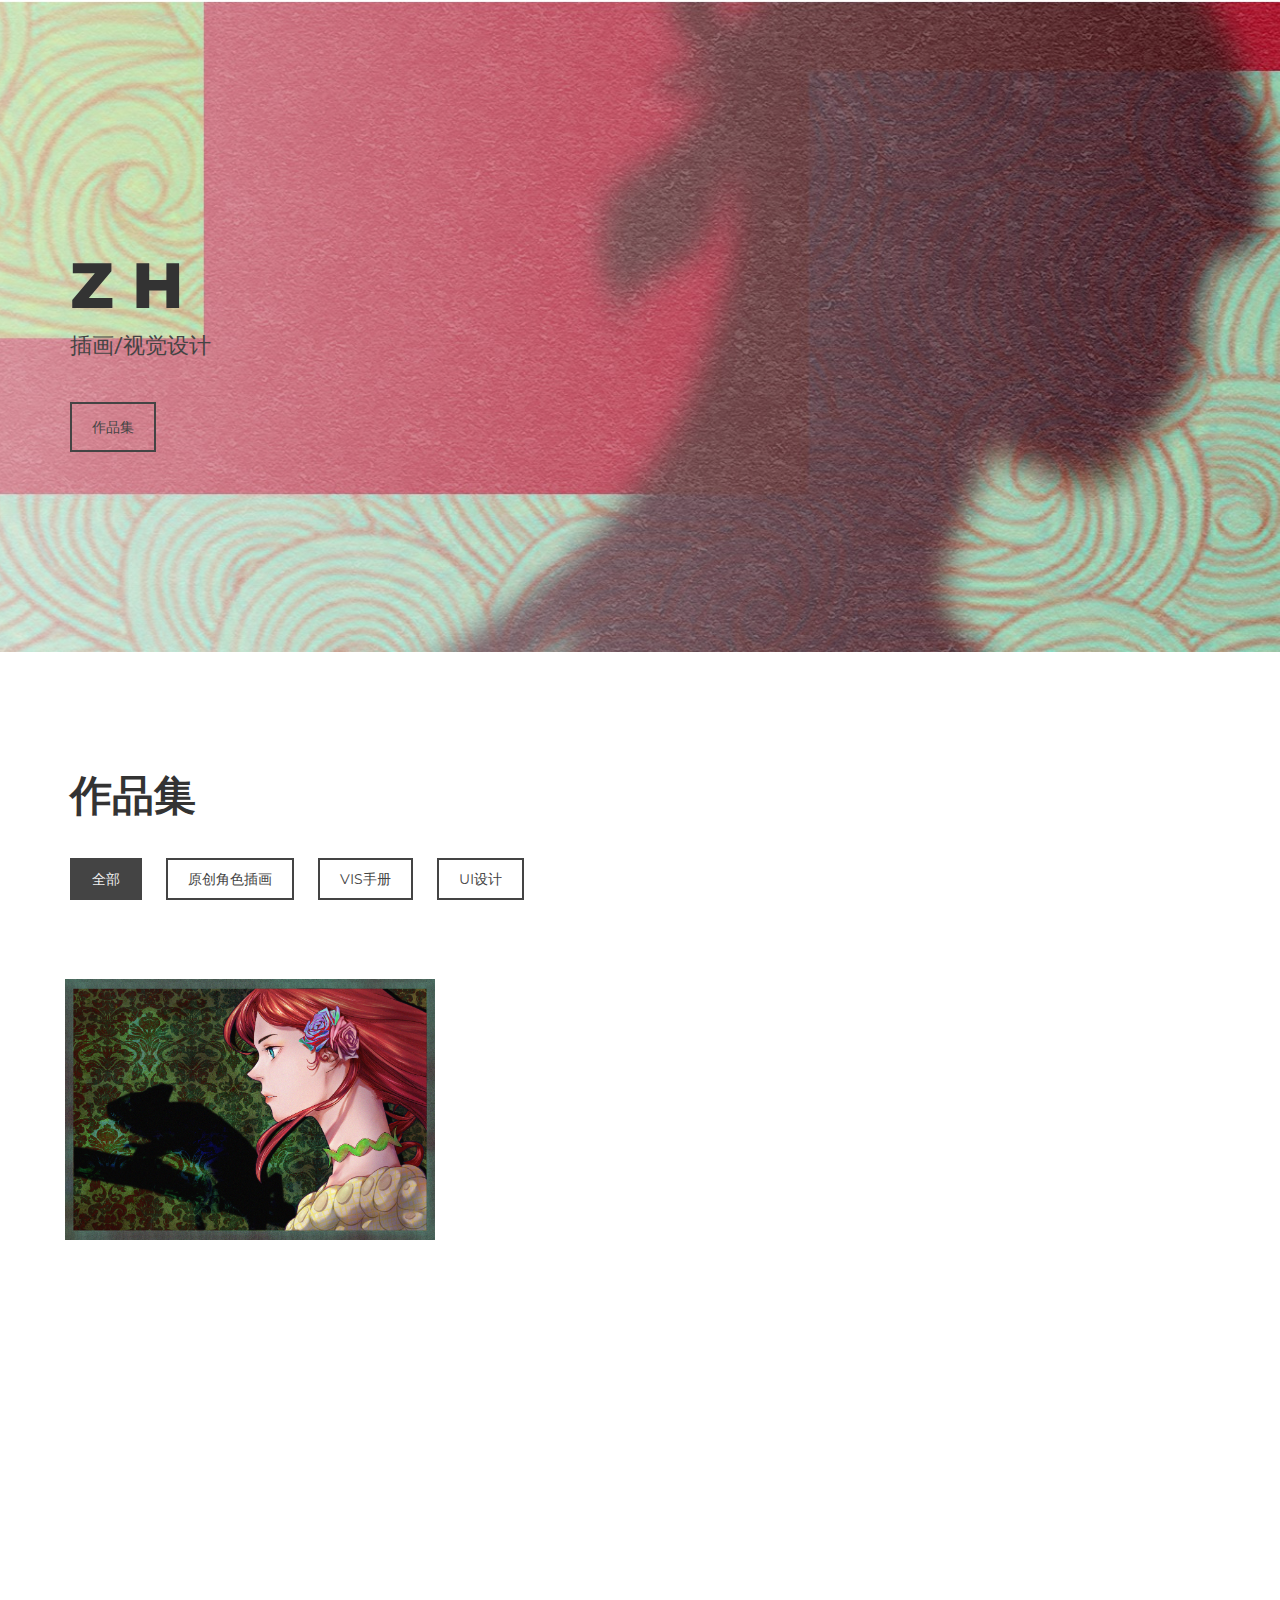
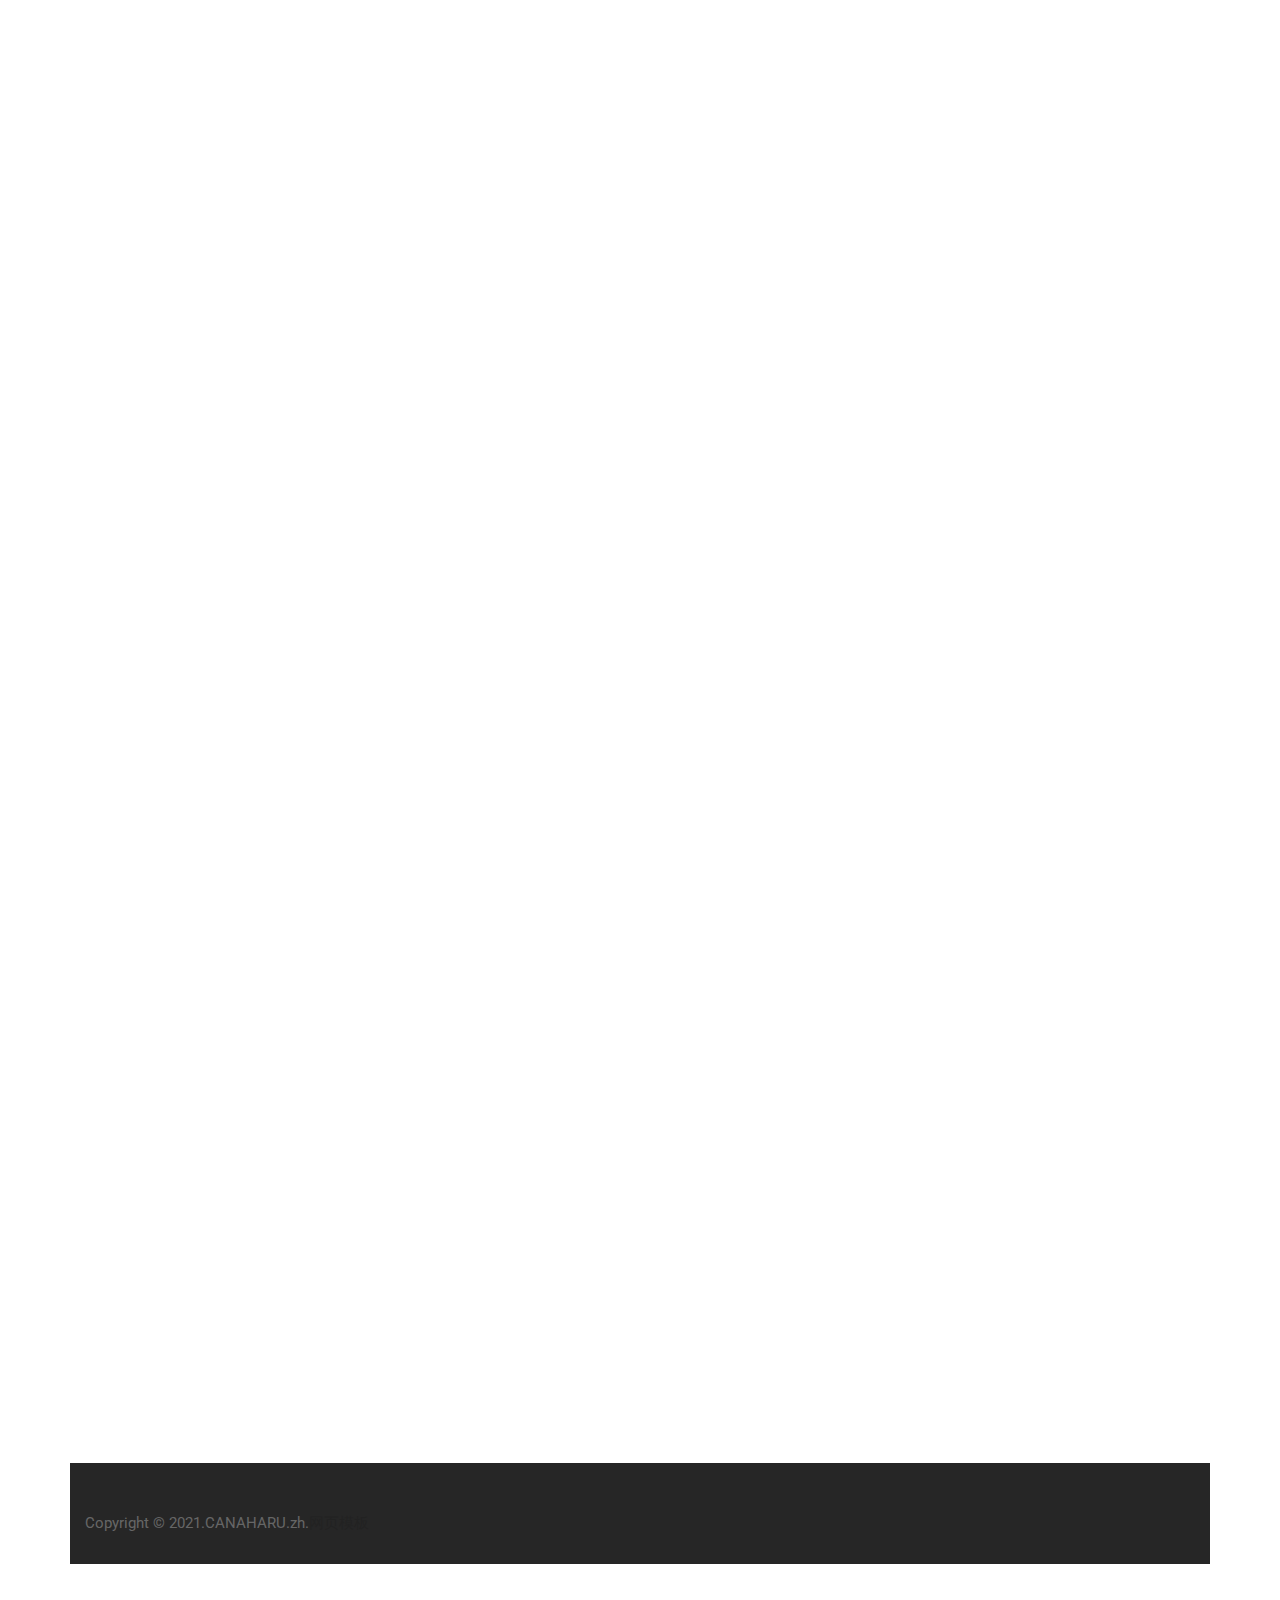
==== commit 3c5f6710: "z" ====
--- a/01/index.html
+++ b/01/index.html
@@ -64,11 +64,26 @@
         </li>
       </ul>
       </div>
+       <div class="row">
+        <div class="portfolio-items">
+         <div class="col-sm-6 col-md-4 lorem">
+          <div class="portfolio-item">
+            <div class="hover-bg"> <a href="img/portfolio/01-large.jpg" title="Project Title" data-lightbox-gallery="gallery1">
+              <div class="hover-text">
+                <div class="overlay-caption">
+                  <div class="overlay-content">
+                    <h4>Project Name</h4>
+                  </div>
+                </div>
+              </div>
+              <img src="img/portfolio/01-small.jpg" class="img-responsive" alt="Project Title"> </a> </div>
+          </div>
+          </div>
     <div class="row">
       <div class="portfolio-items">
         <div class="col-sm-6 col-md-4 lorem">
           <div class="portfolio-item">
-            <div class="hover-bg"> <a href="img/portfolio/001-large.jpg" title="插画" data-lightbox-gallery="gallery1">
+            <div class="hover-bg"> <a href="img/portfolio/25-large.jpg" title="插画" data-lightbox-gallery="gallery1">
               <div class="hover-text">
                 <div class="overlay-caption">
                   <div class="overlay-content">
@@ -76,22 +91,7 @@
                   </div>
                 </div>
               </div>
-              <img src="img/portfolio/001-small.jpg" class="img-responsive" alt="Project Title"> </a> </div>
-          </div>
-    </div>
-    <div class="row">
-      <div class="portfolio-items">
-        <div class="col-sm-6 col-md-4 lorem">
-          <div class="portfolio-item">
-            <div class="hover-bg"> <a href="img/portfolio/01-large.jpg" title="Project Title" data-lightbox-gallery="gallery1">
-              <div class="hover-text">
-                <div class="overlay-caption">
-                  <div class="overlay-content">
-                    <h4>Project Name</h4>
-                  </div>
-                </div>
-              </div>
-              <img src="img/portfolio/01-small.jpg" class="img-responsive" alt="Project Title"> </a> </div>
+              <img src="img/portfolio/25-small.jpg" class="img-responsive" alt="Project Title"> </a> </div>
           </div>
         </div>
         <div class="col-sm-6 col-md-4 adipiscing">
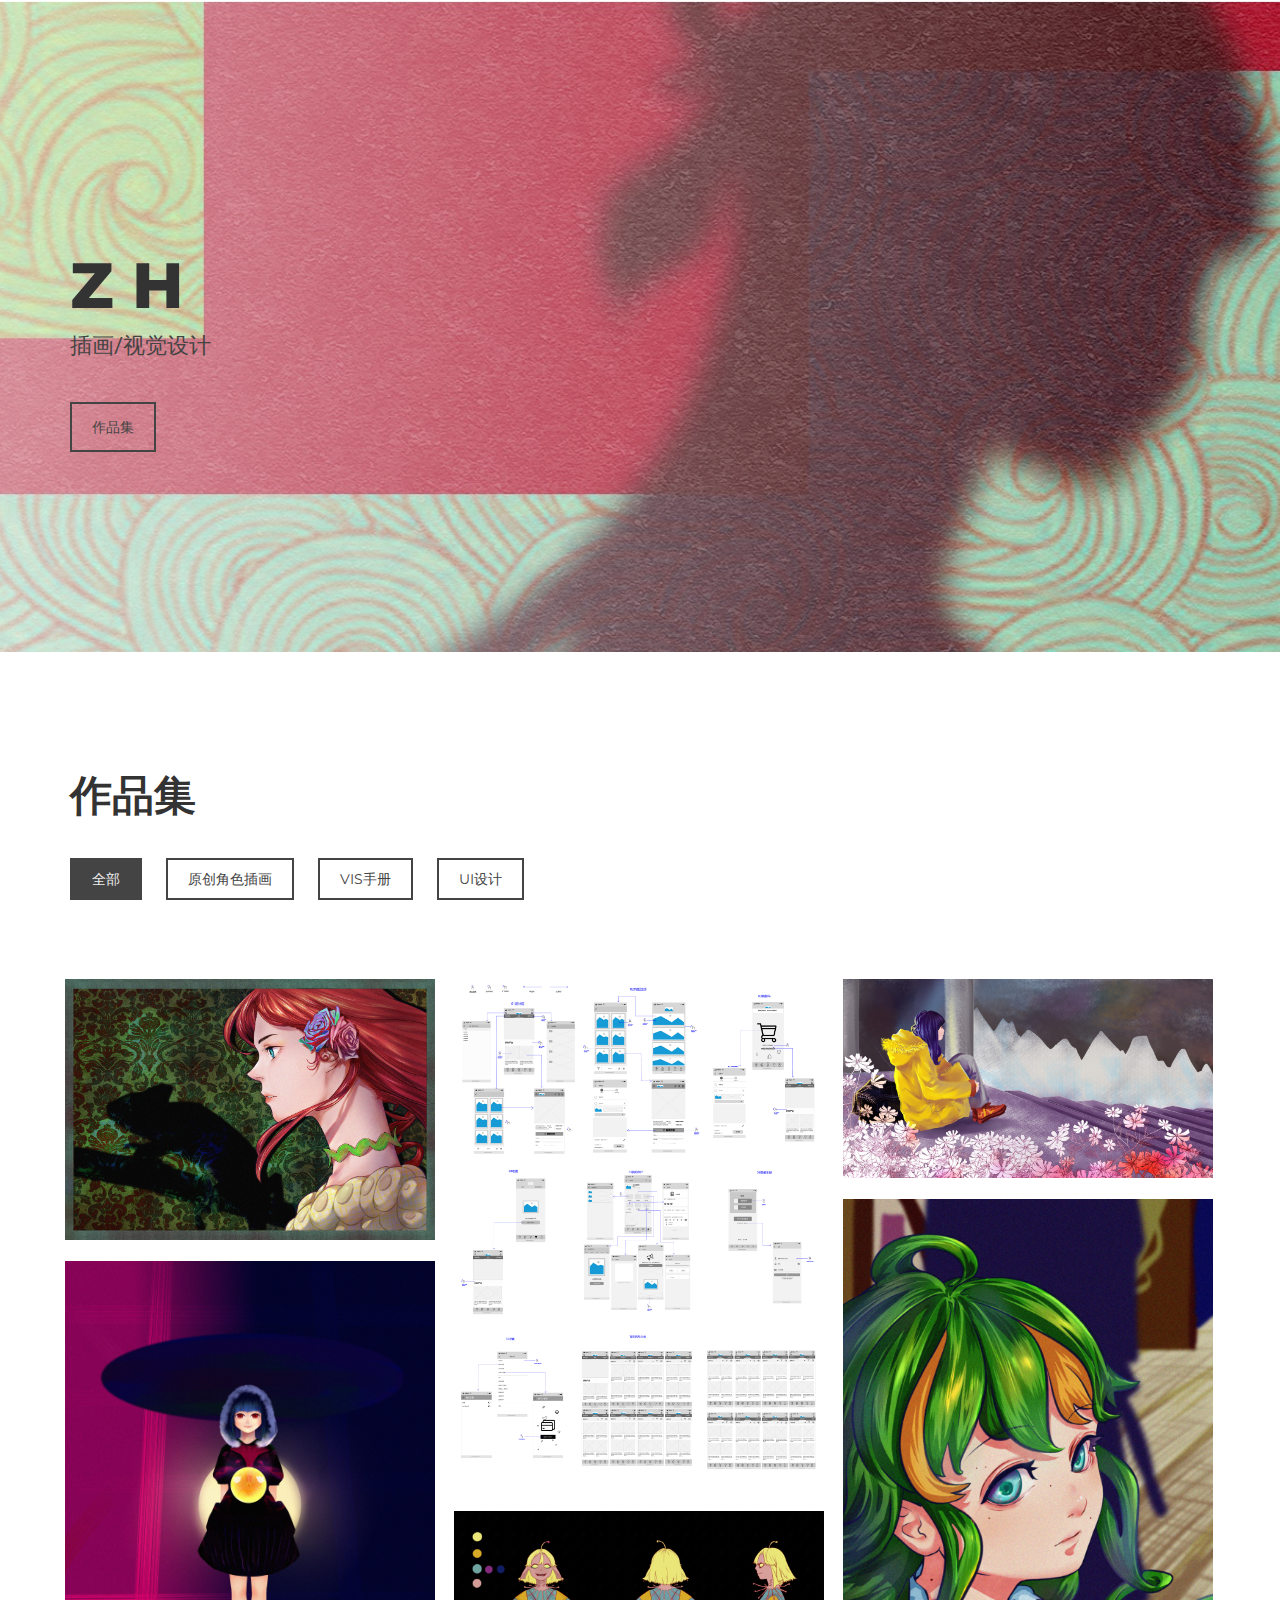
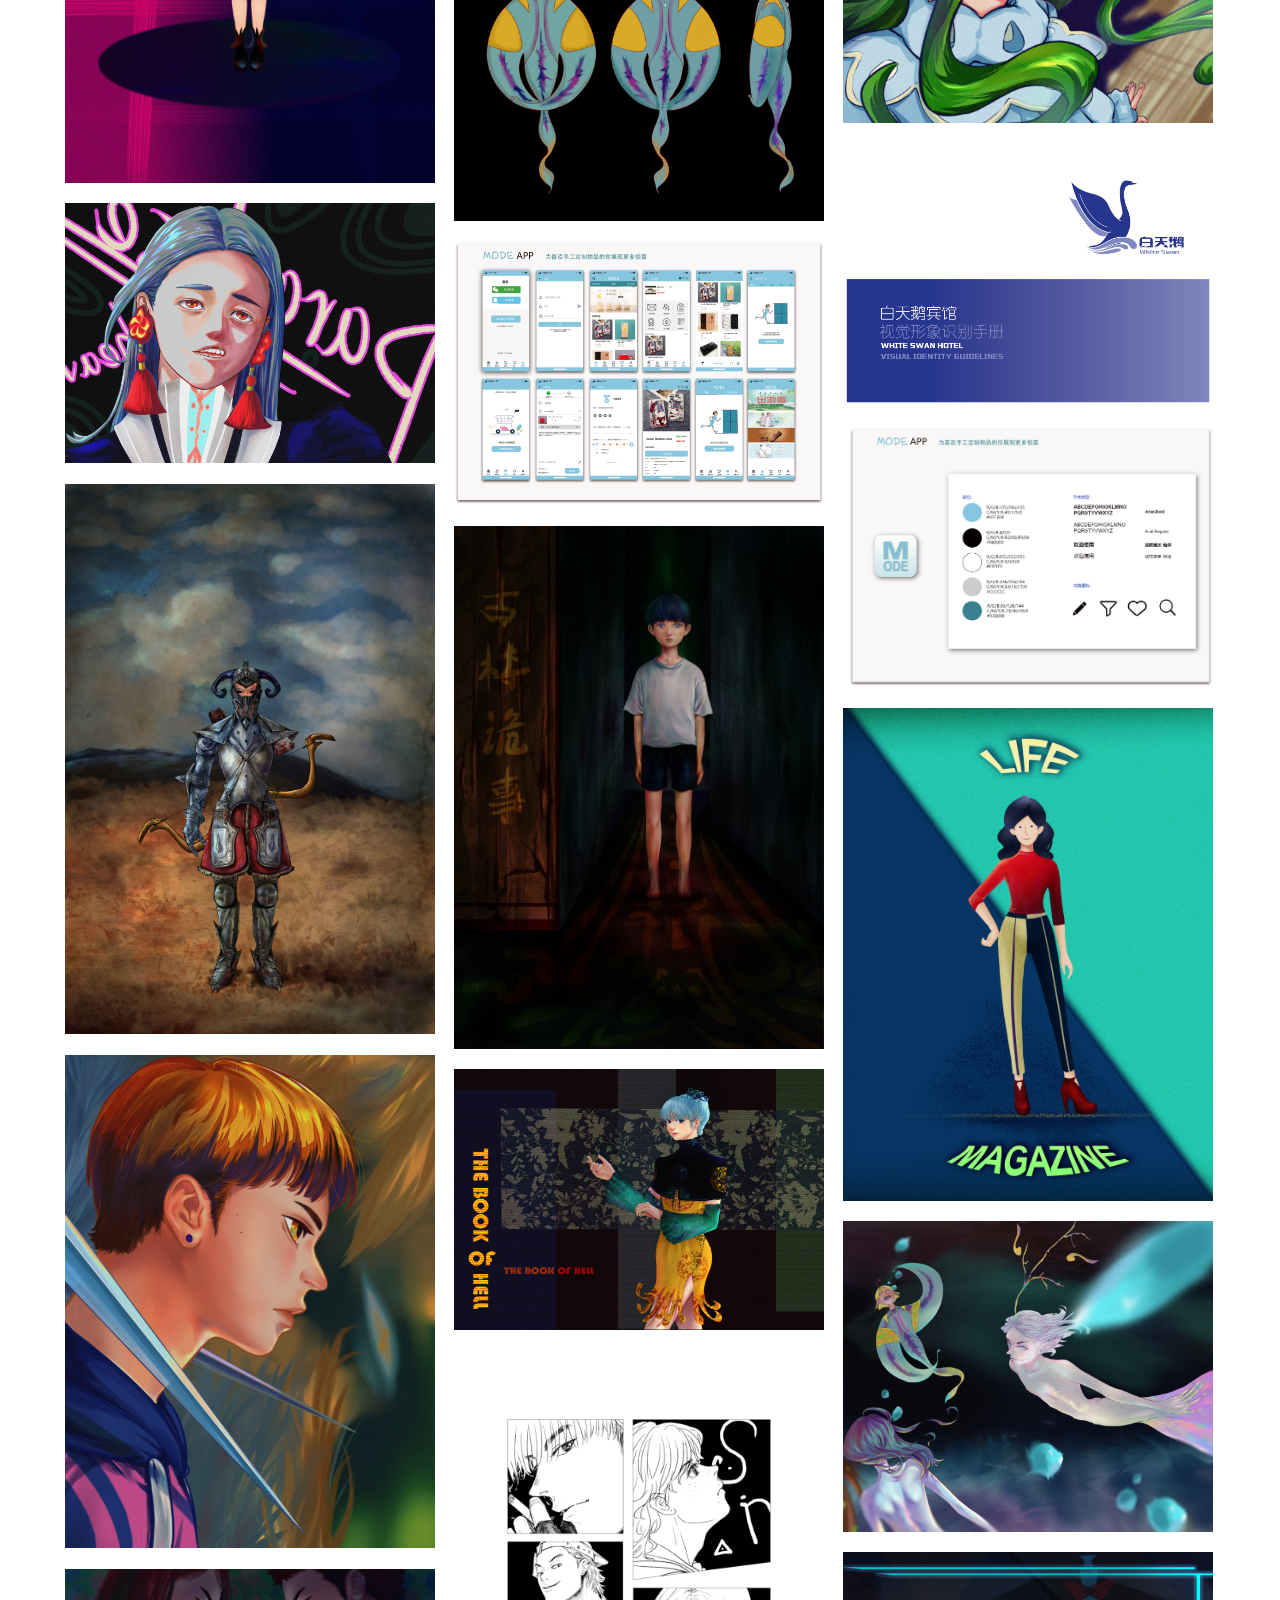
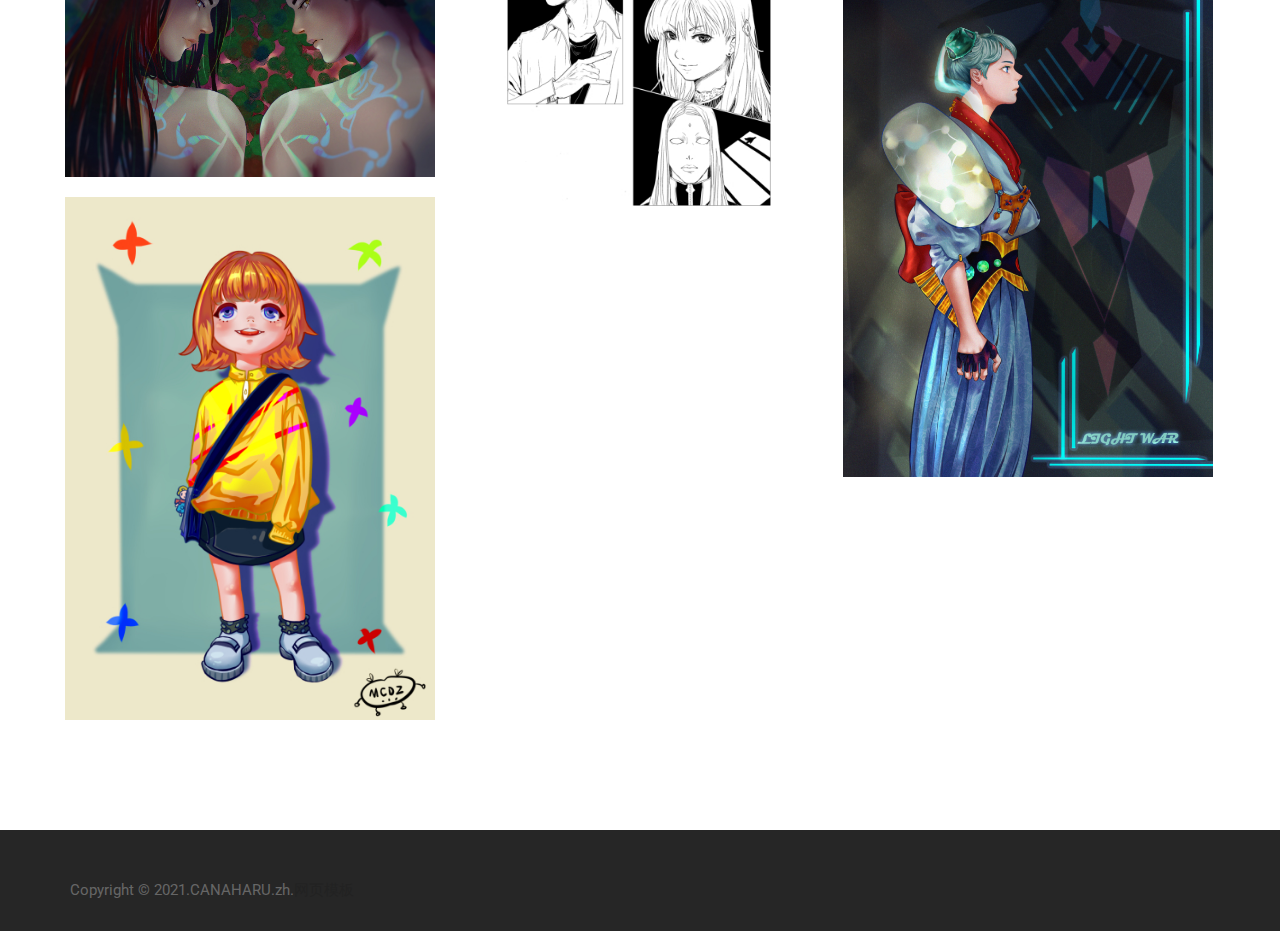
==== commit a741dcc3: "Update index.html" ====
--- a/01/index.html
+++ b/01/index.html
@@ -78,21 +78,6 @@
               </div>
               <img src="img/portfolio/01-small.jpg" class="img-responsive" alt="Project Title"> </a> </div>
           </div>
-          </div>
-    <div class="row">
-      <div class="portfolio-items">
-        <div class="col-sm-6 col-md-4 lorem">
-          <div class="portfolio-item">
-            <div class="hover-bg"> <a href="img/portfolio/25-large.jpg" title="插画" data-lightbox-gallery="gallery1">
-              <div class="hover-text">
-                <div class="overlay-caption">
-                  <div class="overlay-content">
-                    <h4>插画</h4>
-                  </div>
-                </div>
-              </div>
-              <img src="img/portfolio/25-small.jpg" class="img-responsive" alt="Project Title"> </a> </div>
-          </div>
         </div>
         <div class="col-sm-6 col-md-4 adipiscing">
           <div class="portfolio-item">
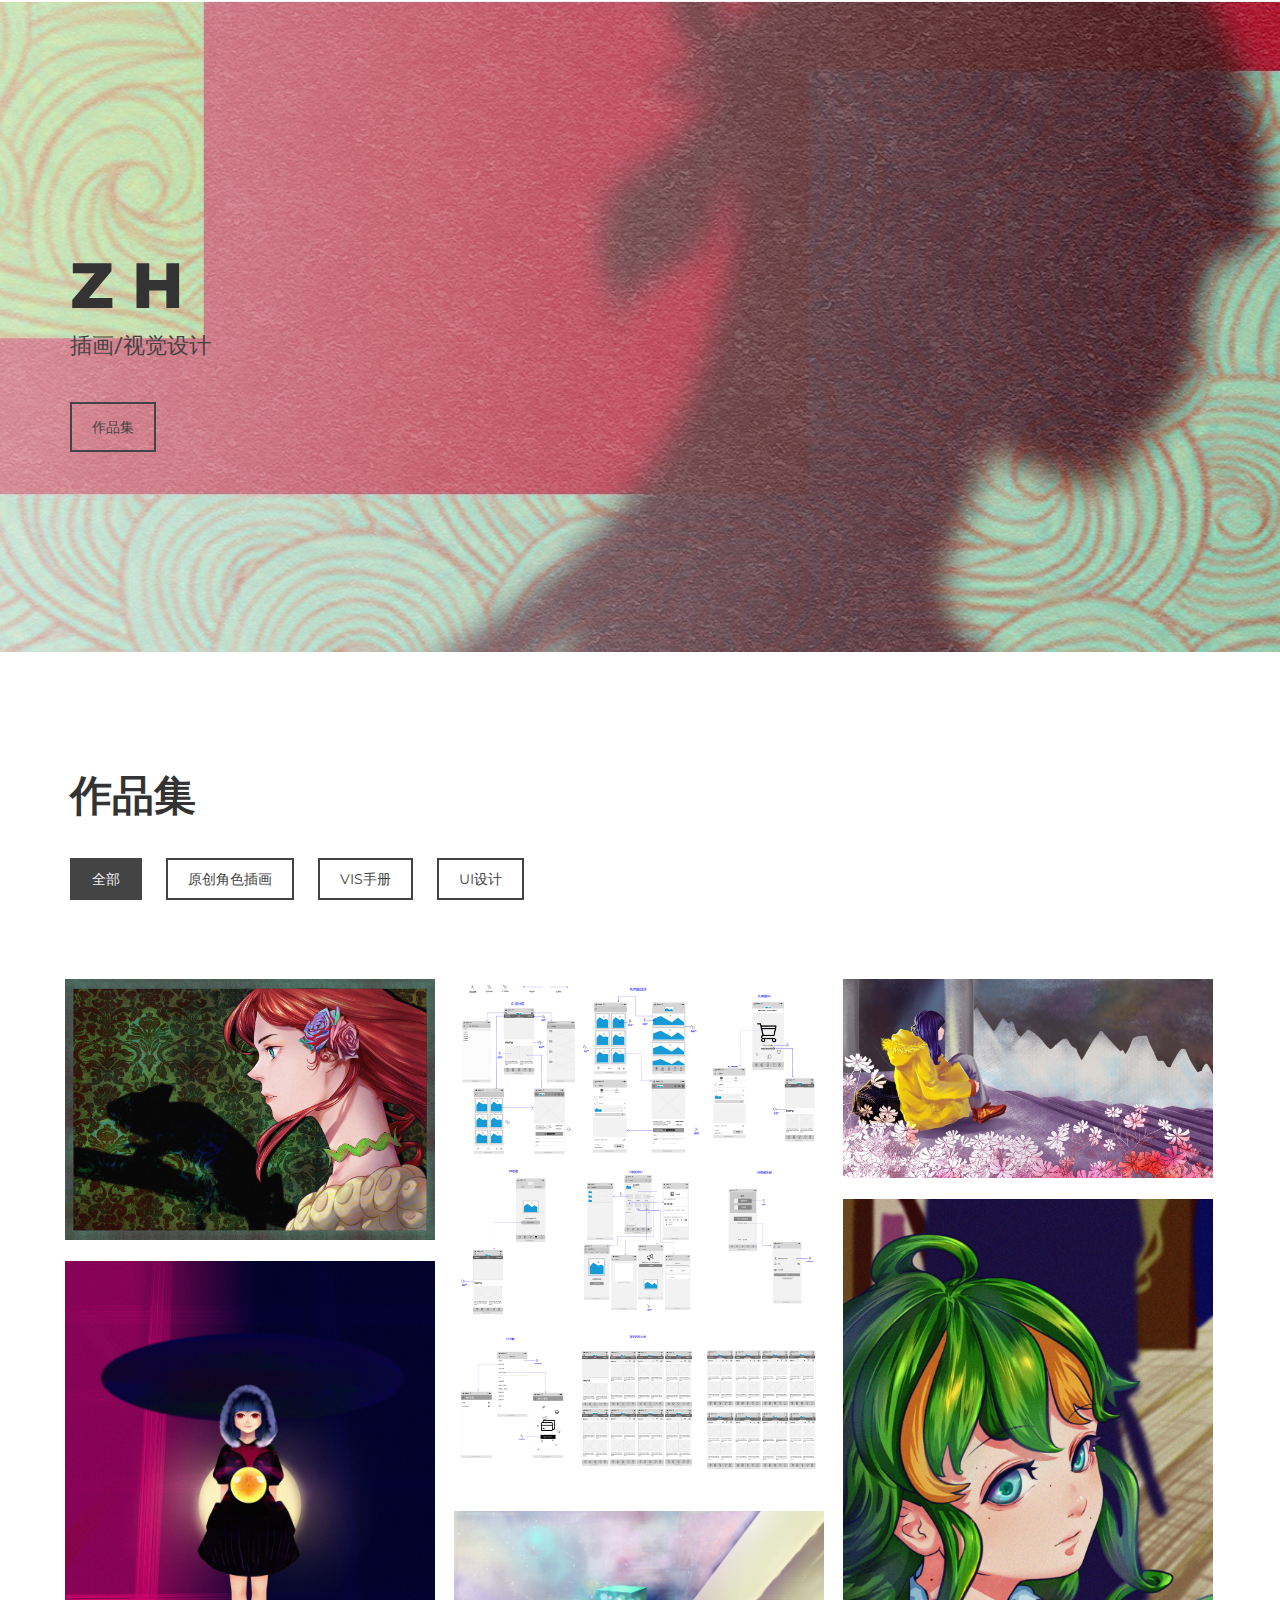
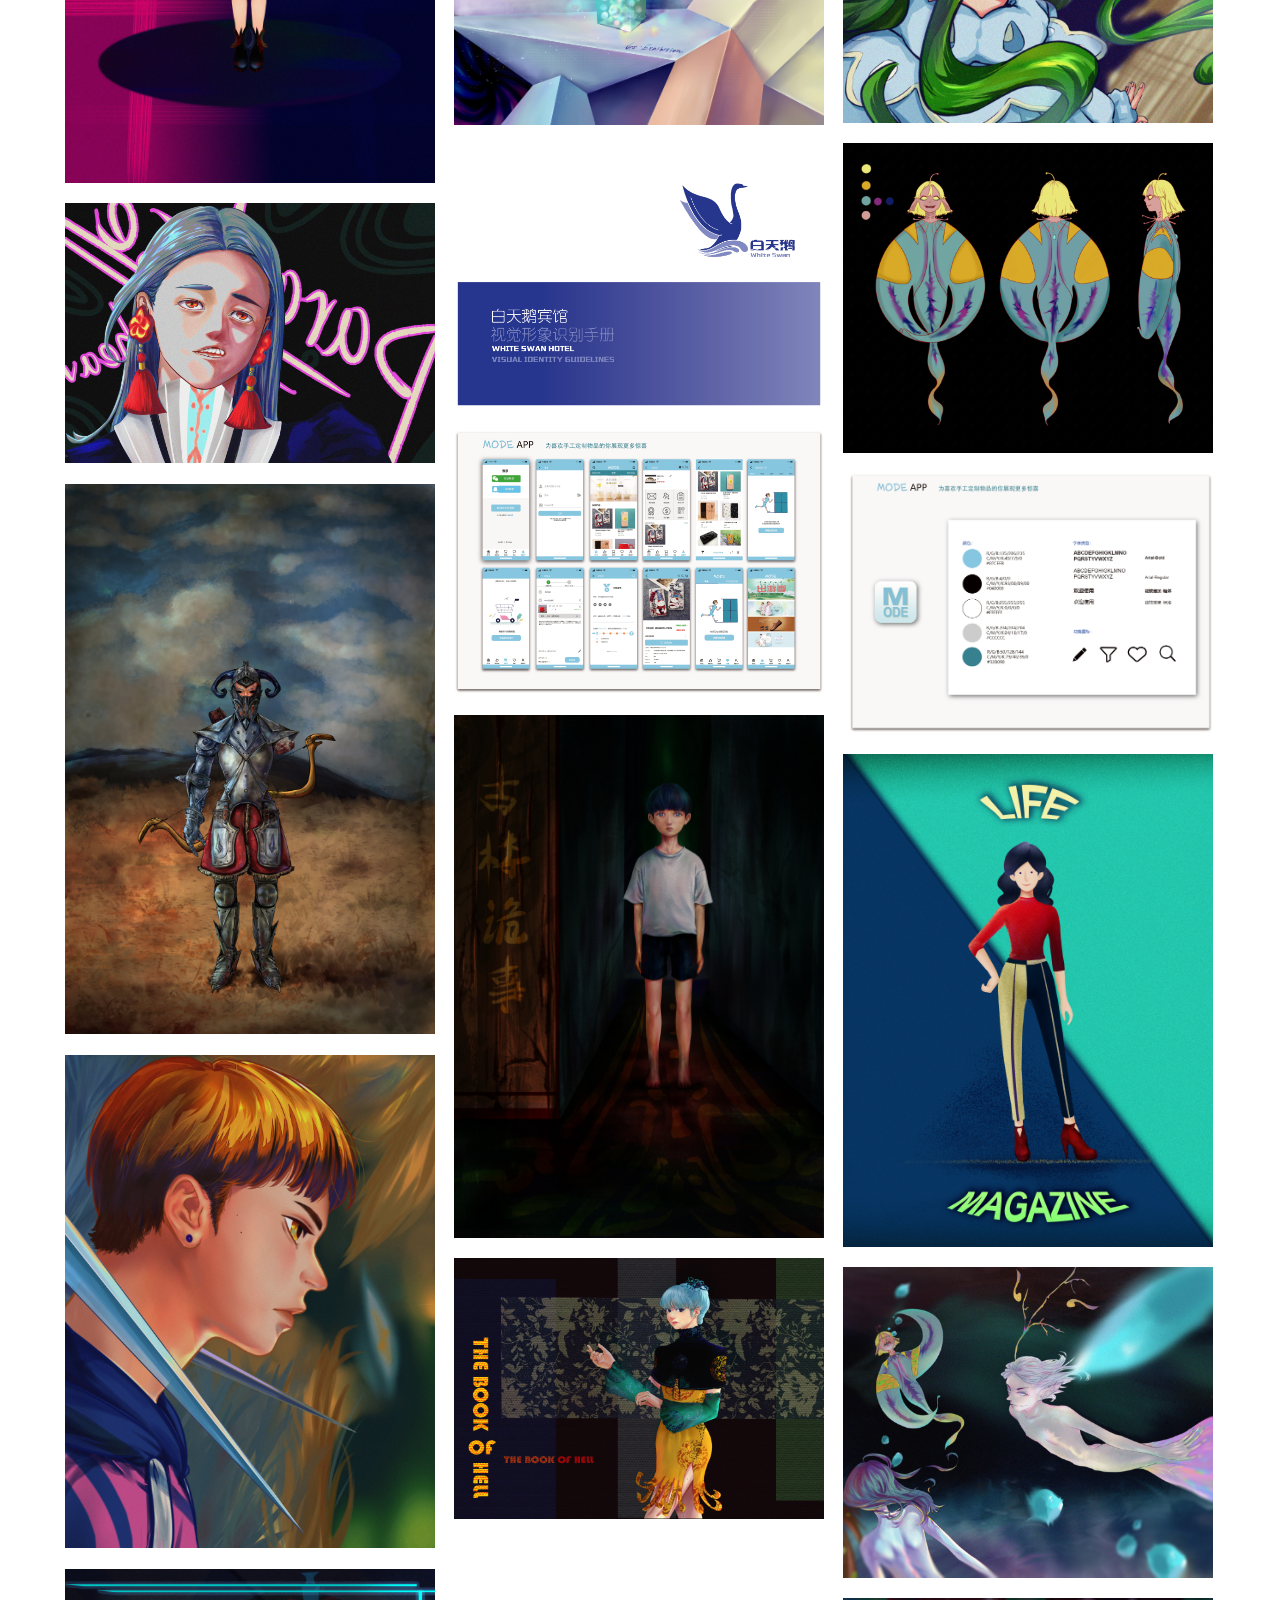
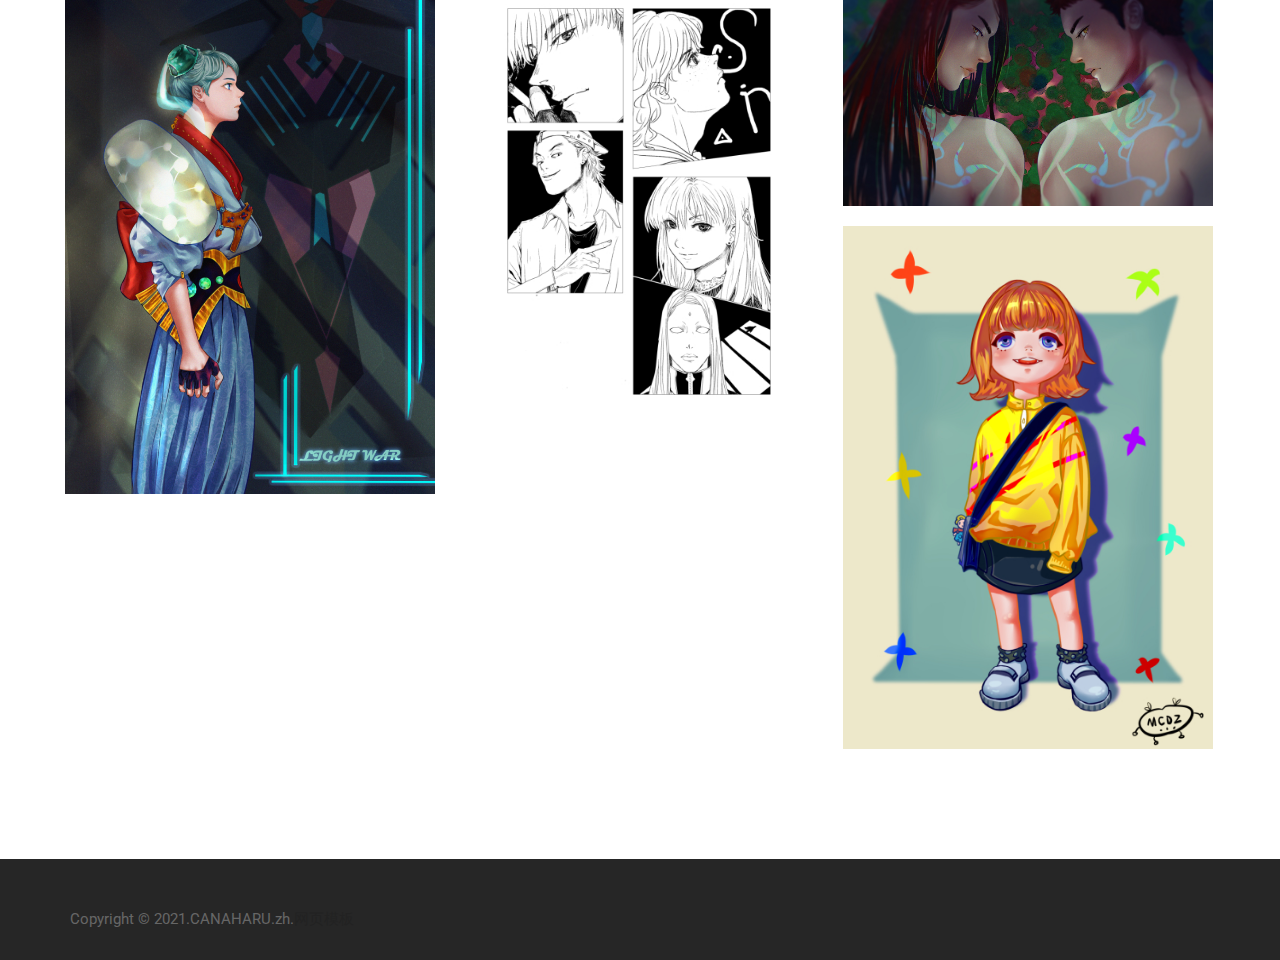
==== commit 5067a7ea: "Update index.html" ====
--- a/01/index.html
+++ b/01/index.html
@@ -130,6 +130,19 @@
               </div>
               <img src="img/portfolio/04-small.jpg" class="img-responsive" alt="Project Title"> </a> </div>
           </div>
+          </div>
+        <div class="col-sm-6 col-md-4 lorem">
+          <div class="portfolio-item">
+            <div class="hover-bg"> <a href="img/portfolio/25-large.jpg" title="Project Title" data-lightbox-gallery="gallery1">
+              <div class="hover-text">
+                <div class="overlay-caption">
+                  <div class="overlay-content">
+                    <h4>Project Name</h4>
+                  </div>
+                </div>
+              </div>
+              <img src="img/portfolio/25-small.jpg" class="img-responsive" alt="Project Title"> </a> </div>
+          </div>
         </div>
         <div class="col-sm-6 col-md-4 lorem">
           <div class="portfolio-item">
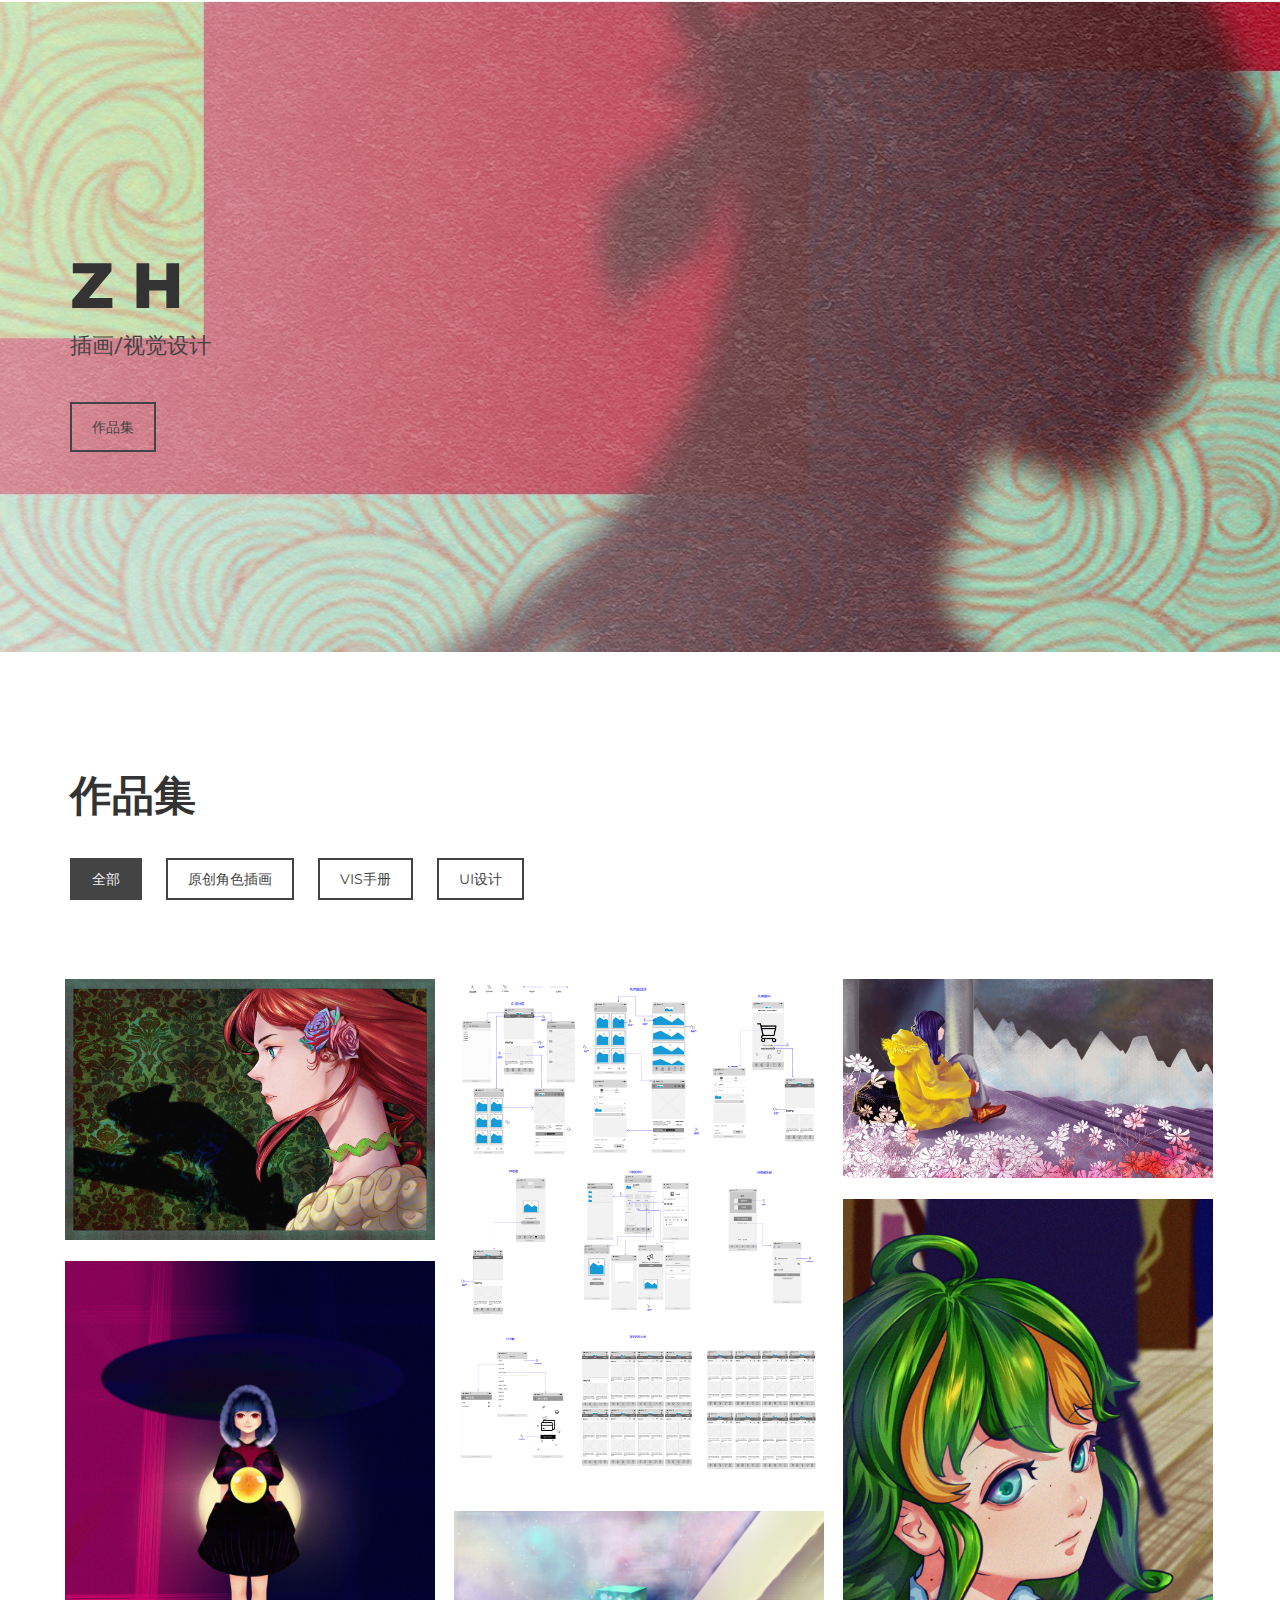
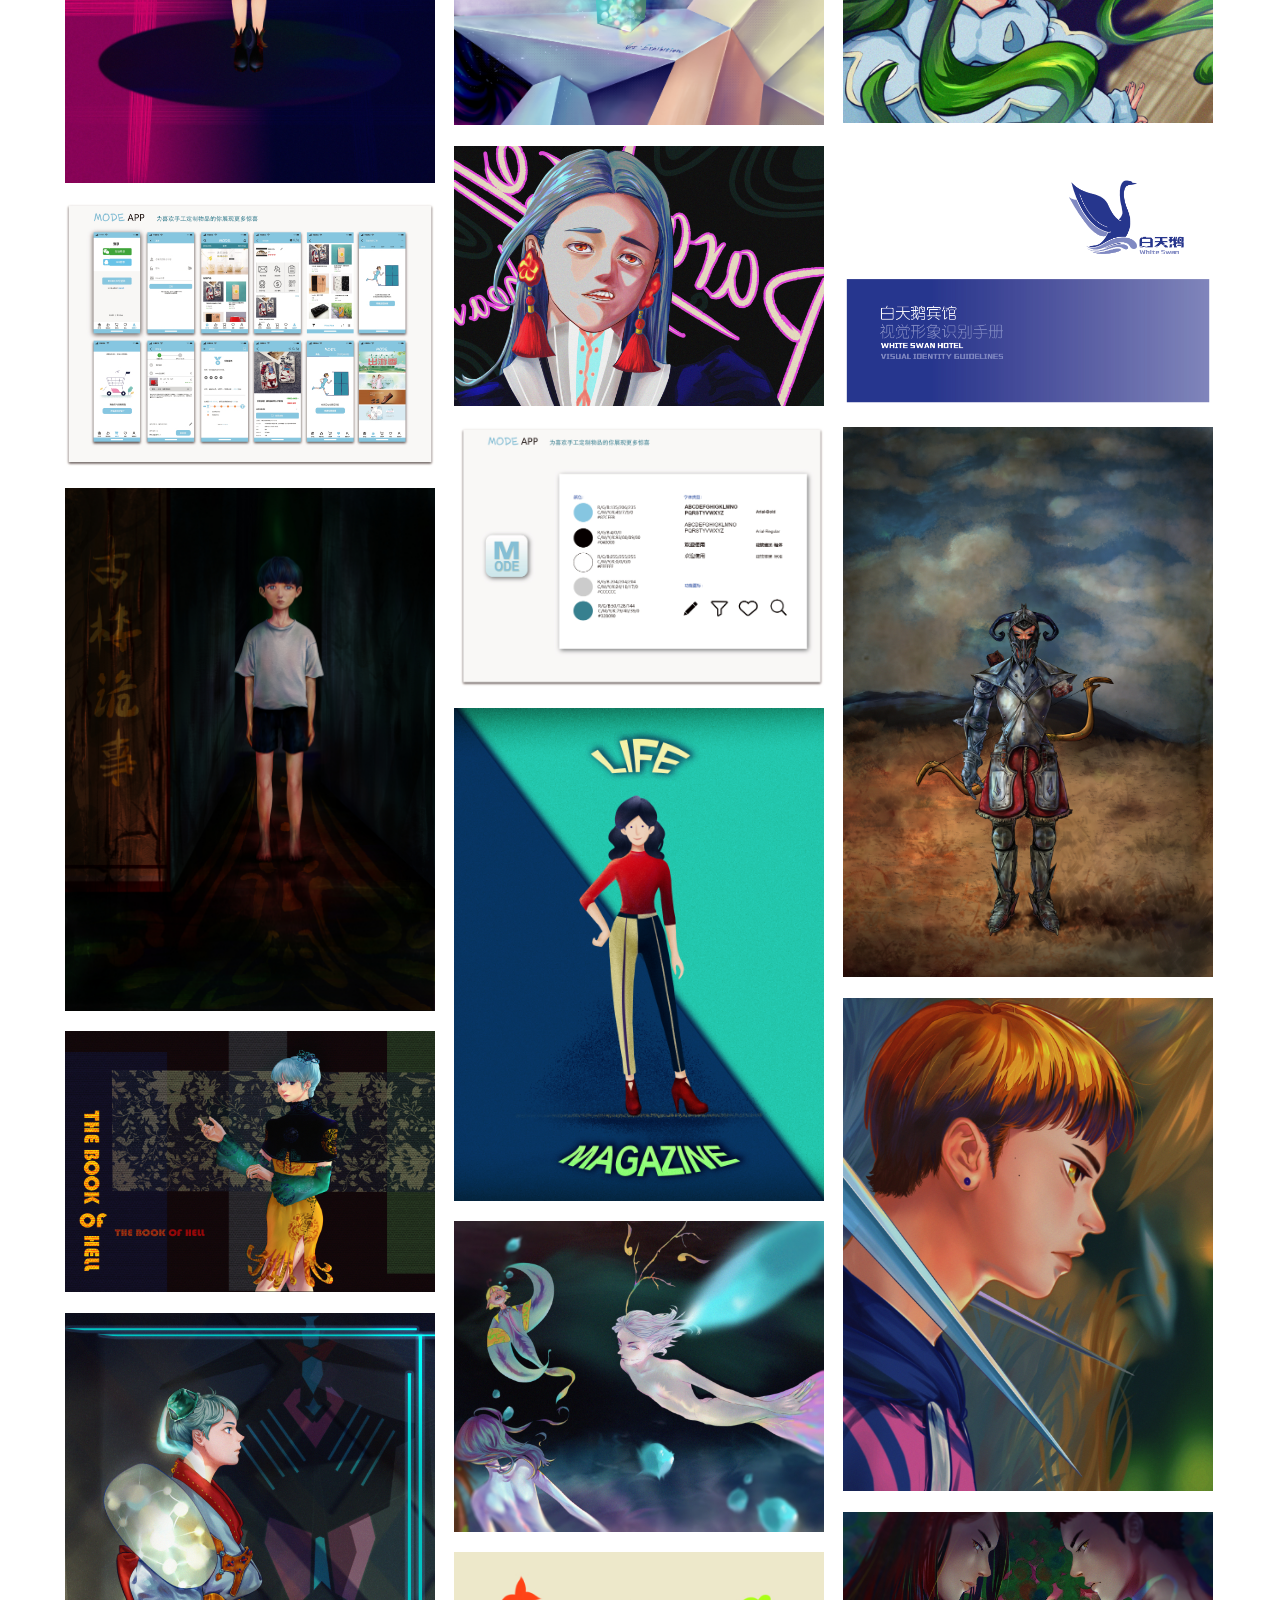
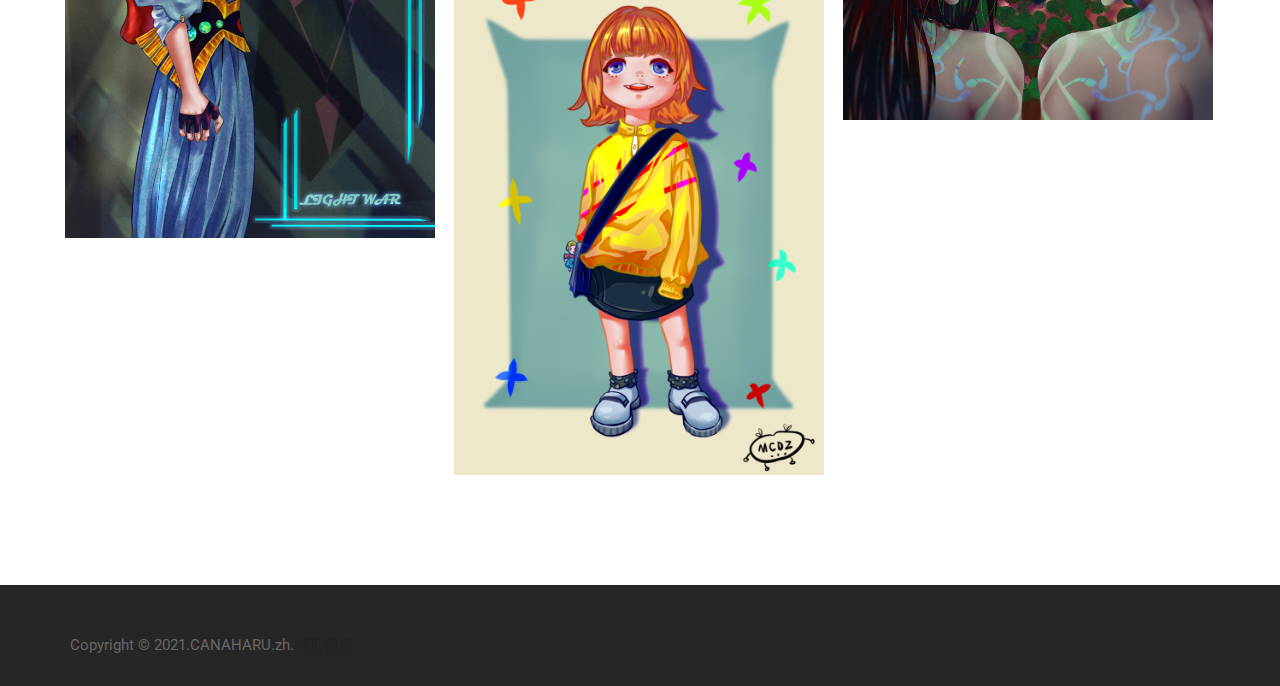
==== commit 1e06ceaa: "z" ====
--- a/01/index.html
+++ b/01/index.html
@@ -144,19 +144,6 @@
               <img src="img/portfolio/25-small.jpg" class="img-responsive" alt="Project Title"> </a> </div>
           </div>
         </div>
-        <div class="col-sm-6 col-md-4 lorem">
-          <div class="portfolio-item">
-            <div class="hover-bg"> <a href="img/portfolio/05-large.jpg" title="Project Title" data-lightbox-gallery="gallery1">
-              <div class="hover-text">
-                <div class="overlay-caption">
-                  <div class="overlay-content">
-                    <h4>Project Name</h4>
-                  </div>
-                </div>
-              </div>
-              <img src="img/portfolio/05-small.jpg" class="img-responsive" alt="Project Title"> </a> </div>
-          </div>
-        </div>
         <div class="col-sm-6 col-md-4 dolor">
           <div class="portfolio-item">
             <div class="hover-bg"> <a href="img/portfolio/VIS手册.html" target="_blank" title="点击图片" data-lightbox-gallery="gallery1">
@@ -285,19 +272,6 @@
                 </div>
               </div>
               <img src="img/portfolio/16-small.jpg" class="img-responsive" alt="Project Title"> </a> </div>
-          </div>
-        </div>
-        <div class="col-sm-6 col-md-4 lorem">
-          <div class="portfolio-item">
-            <div class="hover-bg"> <a href="img/portfolio/20-large.jpg" title="Project Title" data-lightbox-gallery="gallery1">
-              <div class="hover-text">
-                <div class="overlay-caption">
-                  <div class="overlay-content">
-                    <h4>Project Name</h4>
-                  </div>
-                </div>
-              </div>
-              <img src="img/portfolio/20-small.jpg" class="img-responsive" alt="Project Title"> </a> </div>
           </div>
           </div>
         <div class="col-sm-6 col-md-4 lorem">
